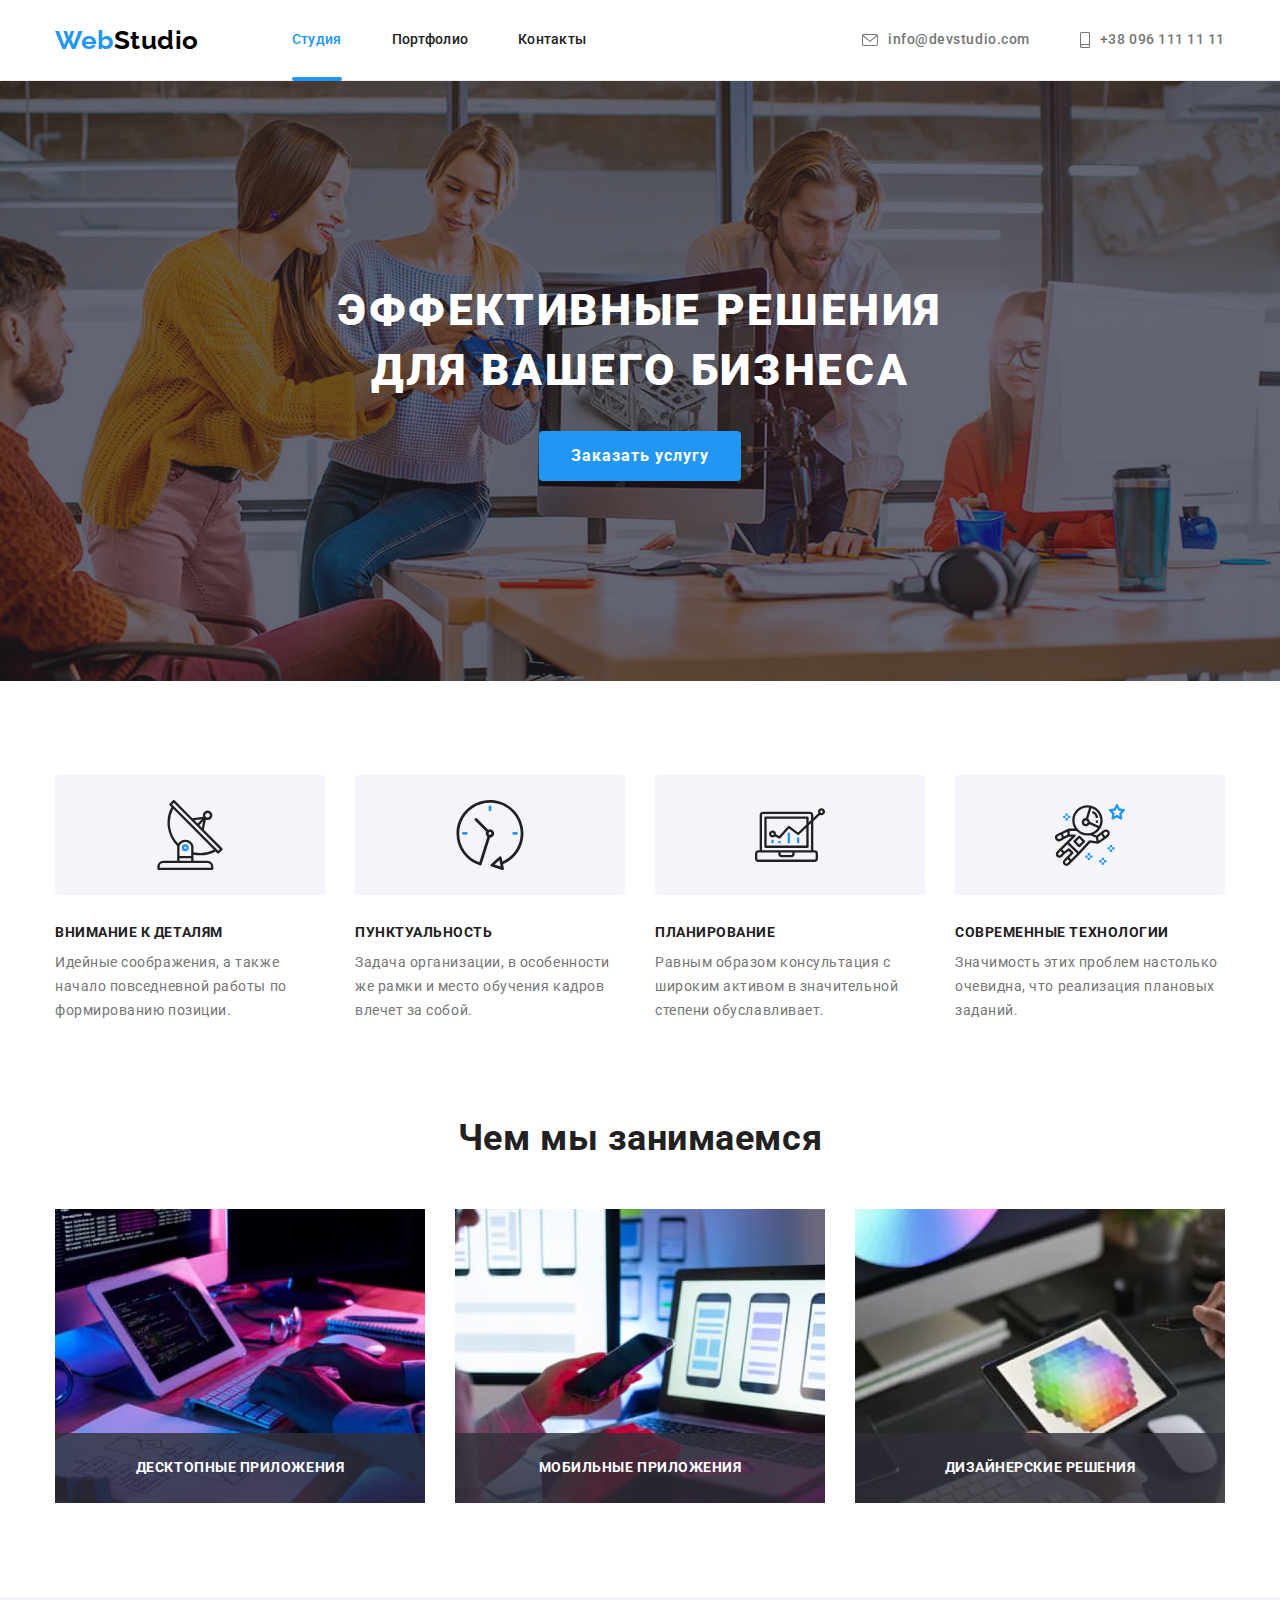
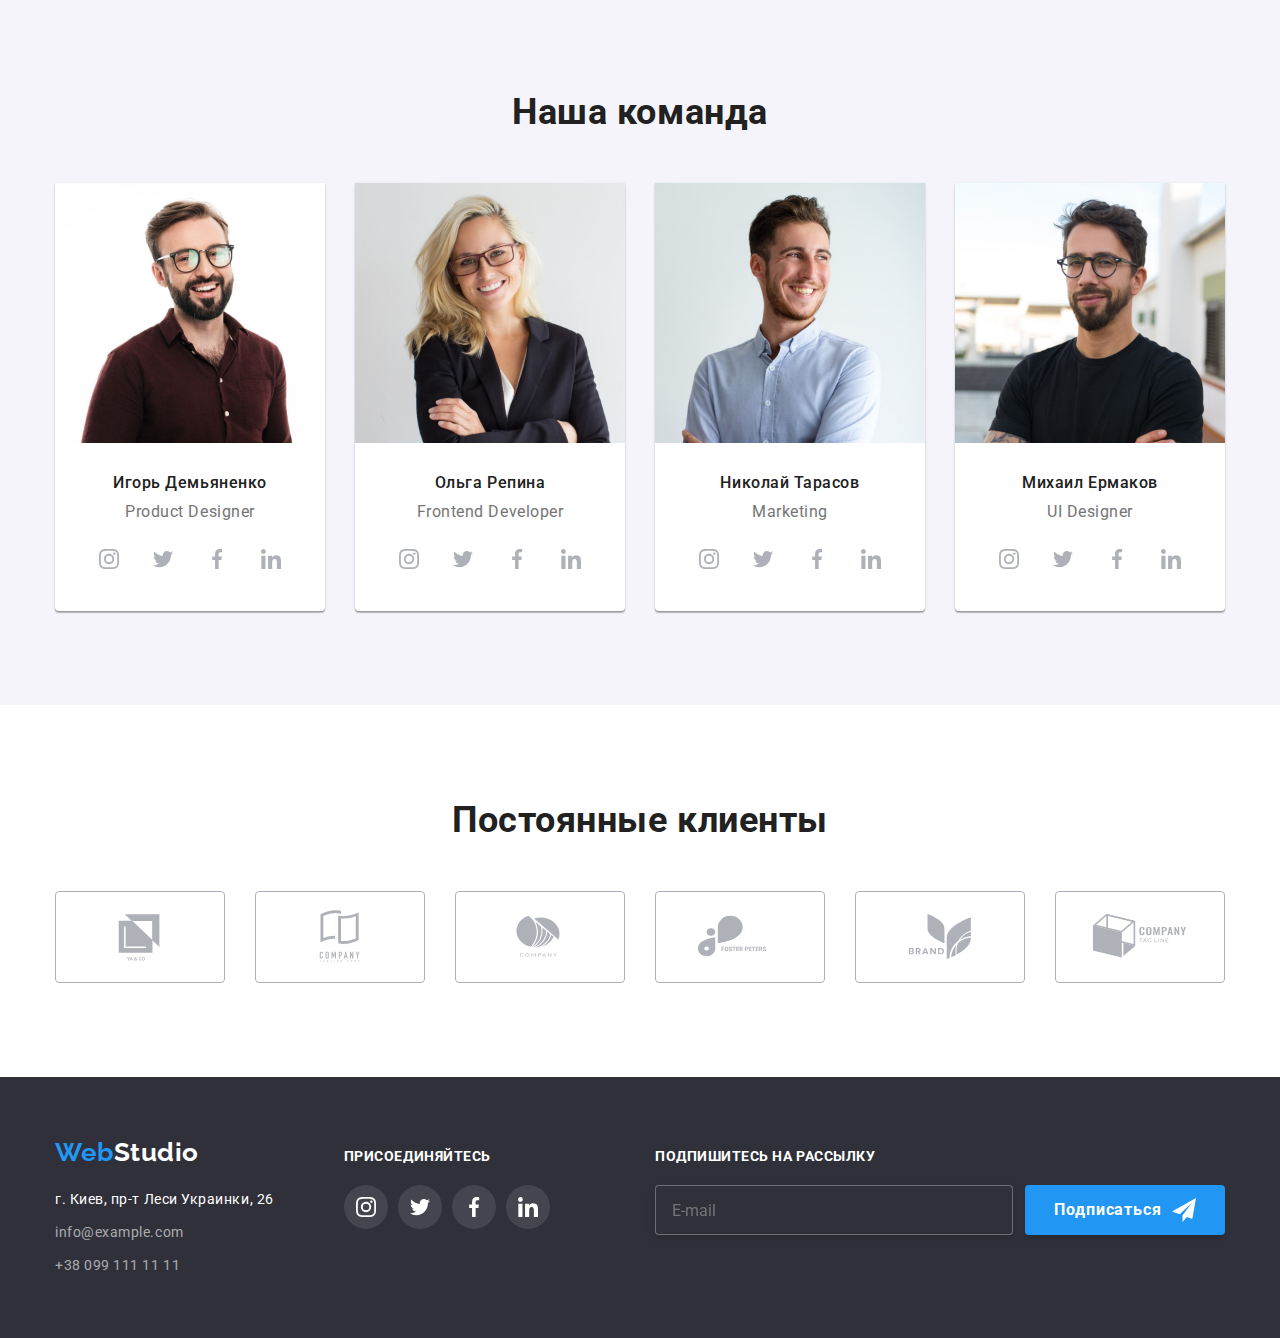
==== index.html @ fcfc4fe9 "Start" ====
<!DOCTYPE html>
<html lang="ru">
  <head>
    <meta charset="UTF-8" />
    <meta http-equiv="X-UA-Compatible" content="IE=edge" />
    <meta name="viewport" content="width=device-width, initial-scale=1.0" />
    <title>Document</title>
    <link rel="preconnect" href="https://fonts.googleapis.com" />
    <link rel="preconnect" href="https://fonts.gstatic.com" crossorigin />
    <link
      href="https://fonts.googleapis.com/css2?family=Raleway:wght@700&family=Roboto:wght@400;500;700;900&display=swap"
      rel="stylesheet"
    />
    <link
      rel="stylesheet"
      href="https://cdnjs.cloudflare.com/ajax/libs/modern-normalize/1.1.0/modern-normalize.min.css"
    />
    <link rel="stylesheet" href="./css/styles.css" />
  </head>
  <body>
    <!--Шапка сайтa-->
    <header class="header">
      <div class="heder__container container">
        <nav class="nav">
          <a class="logo" href="./index.html">Web<span class="logo__logo-design">Studio</span></a>
          <ul class="nav__list list">
            <li class="nav__item"><a class="nav__link nav__page" href="">Студия</a></li>
            <li class="nav__item">
              <a class="nav__link" href="./portfolio.html">Портфолио</a>
            </li>
            <li class="nav__item"><a class="nav__link" href="">Контакты</a></li>
          </ul>
        </nav>
        <ul class="contacts list">
          <li class="contacts__list">
            <a class="contacts__link" href="mailto:info@devstudio.com">
              <svg class="contacts__icon" width="16" height="12">
                <use href="./images/icons/icons.svg#envelope"></use>
              </svg>
              info@devstudio.com
            </a>
          </li>
          <li class="contacts__list">
            <a class="contacts__link" href="tel:+380961111111">
              <svg class="contacts__icon" width="10" height="16">
                <use href="./images/icons/icons.svg#smartphone"></use>
              </svg>
              +38 096 111 11 11
            </a>
          </li>
        </ul>
      </div>
    </header>
    <main>
      <!--Предложение услуги-->
      <section class="hero">
        <div class="container">
          <h1 class="hero__title">Эффективные решения <br />для вашего бизнеса</h1>
          <button type="button" class="hero__button button" data-modal-open>Заказать услугу</button>
        </div>
      </section>
      <!--Преимущества-->
      <section class="section">
        <div class="container">
          <h2 class="visually-hidden" aria-hidden="true" tabindex="-1">Преимущества</h2>
          <ul class="section__list list">
            <li class="section__item">
              <div class="section__icons-container">
                <svg class="section__icon" width="70" height="70">
                  <use href="./images/icons/icons.svg#antenna"></use>
                </svg>
              </div>
              <h3 class="section__title">Внимание к деталям</h3>
              <p class="section__text">
                Идейные соображения, а также начало повседневной работы по формированию позиции.
              </p>
            </li>
            <li class="section__item">
              <div class="section__icons-container">
                <svg class="section__icon" width="70" height="70">
                  <use href="./images/icons/icons.svg#clock"></use>
                </svg>
              </div>
              <h3 class="section__title">Пунктуальность</h3>
              <p class="section__text">
                Задача организации, в особенности же рамки и место обучения кадров влечет за собой.
              </p>
            </li>
            <li class="section__item">
              <div class="section__icons-container">
                <svg class="section__icon" width="70" height="70">
                  <use href="./images/icons/icons.svg#diagram"></use>
                </svg>
              </div>
              <h3 class="section__title">Планирование</h3>
              <p class="section__text">
                Равным образом консультация с широким активом в значительной степени обуславливает.
              </p>
            </li>
            <li class="section__item">
              <div class="section__icons-container">
                <svg class="section__icon" width="70" height="70">
                  <use href="./images/icons/icons.svg#astronaut"></use>
                </svg>
              </div>
              <h3 class="section__title">Современные технологии</h3>
              <p class="section__text">
                Значимость этих проблем настолько очевидна, что реализация плановых заданий.
              </p>
            </li>
          </ul>
        </div>
      </section>
      <!--Род деятельности-->
      <section class="work section">
        <div class="container">
          <h2 class="title">Чем мы занимаемся</h2>
          <ul class="work__list list">
            <li class="work__item">
              <div class="work__thumb">
                <img src="./images/occupation/box1.jpg" alt="Програмирование" width="370" />
                <p class="work__text">ДЕСКТОПНЫЕ ПРИЛОЖЕНИЯ</p>
              </div>
            </li>
            <li class="work__item">
              <div class="work__thumb">
                <img
                  src="./images/occupation/box2.jpg"
                  alt="Оформление мобильных приложений"
                  width="370"
                />
                <p class="work__text">МОБИЛЬНЫЕ ПРИЛОЖЕНИЯ</p>
              </div>
            </li>
            <li class="work__item">
              <div class="work__thumb">
                <img
                  src="./images/occupation/box3.jpg"
                  alt="Палитра цветов на планшете"
                  width="370"
                />
                <p class="work__text">ДИЗАЙНЕРСКИЕ РЕШЕНИЯ</p>
              </div>
            </li>
          </ul>
        </div>
      </section>
      <!--Команда-->
      <section class="team section">
        <div class="container">
          <h2 class="title">Наша команда</h2>
          <ul class="team__list list">
            <li class="team__img">
              <img src="./images/team/team1.jpg" alt="Портрет" width="270" />
              <div class="team__item">
                <h3 class="team__title">Игорь Демьяненко</h3>
                <p class="team__text">Product Designer</p>
                <ul class="team__icon-list list">
                  <li class="team__icon">
                    <a href="" class="team__link">
                      <svg class="team__social-link" width="20" height="20">
                        <use href="./images/icons/icons.svg#instagram"></use>
                      </svg>
                    </a>
                  </li>
                  <li class="team__icon">
                    <a href="" class="team__link">
                      <svg class="team__social-link" width="20" height="20">
                        <use href="./images/icons/icons.svg#twitter"></use>
                      </svg>
                    </a>
                  </li>
                  <li class="team__icon">
                    <a href="" class="team__link">
                      <svg class="team__social-link" width="20" height="20">
                        <use href="./images/icons/icons.svg#facebook"></use>
                      </svg>
                    </a>
                  </li>
                  <li class="team__icon">
                    <a href="" class="team__link">
                      <svg class="team__social-link" width="20" height="20">
                        <use href="./images/icons/icons.svg#linkedin"></use>
                      </svg>
                    </a>
                  </li>
                </ul>
              </div>
            </li>
            <li class="team__img">
              <img src="./images/team/team2.jpg" alt="Портрет" width="270" />
              <div class="team__item">
                <h3 class="team__title">Ольга Репина</h3>
                <p class="team__text">Frontend Developer</p>
                <ul class="team__icon-list list">
                  <li class="team__icon">
                    <a href="" class="team__link">
                      <svg class="team__social-link" width="20" height="20">
                        <use href="./images/icons/icons.svg#instagram"></use>
                      </svg>
                    </a>
                  </li>
                  <li class="team__icon">
                    <a href="" class="team__link">
                      <svg class="team__social-link" width="20" height="20">
                        <use href="./images/icons/icons.svg#twitter"></use>
                      </svg>
                    </a>
                  </li>
                  <li class="team__icon">
                    <a href="" class="team__link">
                      <svg class="team__social-link" width="20" height="20">
                        <use href="./images/icons/icons.svg#facebook"></use>
                      </svg>
                    </a>
                  </li>
                  <li class="team__icon">
                    <a href="" class="team__link">
                      <svg class="team__social-link" width="20" height="20">
                        <use href="./images/icons/icons.svg#linkedin"></use>
                      </svg>
                    </a>
                  </li>
                </ul>
              </div>
            </li>
            <li class="team__img">
              <img src="./images/team/team3.jpg" alt="Портрет" width="270" />
              <div class="team__item">
                <h3 class="team__title">Николай Тарасов</h3>
                <p class="team__text">Marketing</p>
                <ul class="team__icon-list list">
                  <li class="team__icon">
                    <a href="" class="team__link">
                      <svg class="team__social-link" width="20" height="20">
                        <use href="./images/icons/icons.svg#instagram"></use>
                      </svg>
                    </a>
                  </li>
                  <li class="team__icon">
                    <a href="" class="team__link">
                      <svg class="team__social-link" width="20" height="20">
                        <use href="./images/icons/icons.svg#twitter"></use>
                      </svg>
                    </a>
                  </li>
                  <li class="team__icon">
                    <a href="" class="team__link">
                      <svg class="team__social-link" width="20" height="20">
                        <use href="./images/icons/icons.svg#facebook"></use>
                      </svg>
                    </a>
                  </li>
                  <li class="team__icon">
                    <a href="" class="team__link">
                      <svg class="team__social-link" width="20" height="20">
                        <use href="./images/icons/icons.svg#linkedin"></use>
                      </svg>
                    </a>
                  </li>
                </ul>
              </div>
            </li>
            <li class="team__img">
              <img src="./images/team/team4.jpg" alt="Портрет" width="270" />
              <div class="team__item">
                <h3 class="team__title">Михаил Ермаков</h3>
                <p class="team__text">UI Designer</p>
                <ul class="team__icon-list list">
                  <li class="team__icon">
                    <a href="" class="team__link">
                      <svg class="team__social-link" width="20" height="20">
                        <use href="./images/icons/icons.svg#instagram"></use>
                      </svg>
                    </a>
                  </li>
                  <li class="team__icon">
                    <a href="" class="team__link">
                      <svg class="team__social-link" width="20" height="20">
                        <use href="./images/icons/icons.svg#twitter"></use>
                      </svg>
                    </a>
                  </li>
                  <li class="team__icon">
                    <a href="" class="team__link">
                      <svg class="team__social-link" width="20" height="20">
                        <use href="./images/icons/icons.svg#facebook"></use>
                      </svg>
                    </a>
                  </li>
                  <li class="team__icon">
                    <a href="" class="team__link">
                      <svg class="team__social-link" width="20" height="20">
                        <use href="./images/icons/icons.svg#linkedin"></use>
                      </svg>
                    </a>
                  </li>
                </ul>
              </div>
            </li>
          </ul>
        </div>
      </section>
      <!-- Постоянные клиенты -->
      <section class="clients section">
        <div class="container">
          <h2 class="title">Постоянные клиенты</h2>
          <ul class="clients__list list">
            <li class="clients__item">
              <a class="clients__link" href="">
                <svg class="clients__logo" width="106" height="60">
                  <use href="./images/icons/icons.svg#logo"></use>
                </svg>
              </a>
            </li>
            <li class="clients__item">
              <a class="clients__link" href="">
                <svg class="clients__logo" width="106" height="60">
                  <use href="./images/icons/icons.svg#logo-two"></use>
                </svg>
              </a>
            </li>
            <li class="clients__item">
              <a class="clients__link" href="">
                <svg class="clients__logo" width="106" height="60">
                  <use href="./images/icons/icons.svg#logo-three"></use>
                </svg>
              </a>
            </li>
            <li class="clients__item">
              <a class="clients__link" href="">
                <svg class="clients__logo" width="106" height="60">
                  <use href="./images/icons/icons.svg#logo-four"></use>
                </svg>
              </a>
            </li>
            <li class="clients__item">
              <a class="clients__link" href="">
                <svg class="clients__logo" width="106" height="60">
                  <use href="./images/icons/icons.svg#logo-five"></use>
                </svg>
              </a>
            </li>
            <li class="clients__item">
              <a class="clients__link" href="">
                <svg class="clients__logo" width="106" height="60">
                  <use href="./images/icons/icons.svg#logo-six"></use>
                </svg>
              </a>
            </li>
          </ul>
        </div>
      </section>
    </main>
    <!--Футер-->
    <footer class="footer">
      <div class="footer-container container">
        <div>
          <a href="./index.html" class="footer__logo"
            >Web<span class="footer__logo-design">Studio</span></a
          >
          <address class="address">
            <ul class="address list">
              <li class="address__contacts">
                <a href="" class="address__item">г. Киев, пр-т Леси Украинки, 26</a>
              </li>
              <li class="address__contacts">
                <a class="address__link" href="mail.to:info@example.com">info@example.com</a>
              </li>
              <li class="address__contacts">
                <a class="address__link" href="tel:+380991111111">+38 099 111 11 11</a>
              </li>
            </ul>
          </address>
        </div>
        <div class="join">
          <p class="text-title">ПРИСОЕДИНЯЙТЕСЬ</p>
          <ul class="join__list list">
            <li class="join__item">
              <a href="" class="join__link">
                <svg class="join__icon" width="20" height="20">
                  <use href="./images/icons/icons.svg#instagram"></use>
                </svg>
              </a>
            </li>
            <li class="join__item">
              <a href="" class="join__link">
                <svg class="join__icon" width="20" height="20">
                  <use href="./images/icons/icons.svg#twitter"></use>
                </svg>
              </a>
            </li>
            <li class="join__item">
              <a href="" class="join__link">
                <svg class="join__icon" width="20" height="20">
                  <use href="./images/icons/icons.svg#facebook"></use>
                </svg>
              </a>
            </li>
            <li class="join__item">
              <a href="" class="join__link">
                <svg class="join__icon" width="20" height="20">
                  <use href="./images/icons/icons.svg#linkedin"></use>
                </svg>
              </a>
            </li>
          </ul>
        </div>
        <form class="form">
          <div class="form-container">
            <label class="form__join text-title" for="mail">ПОДПИШИТЕСЬ НА РАССЫЛКУ</label>
            <input class="form__input" type="email" name="email" id="mail" placeholder="E-mail" />
          </div>
          <div class="form__wrapper-btn">
            <button class="form__btn" type="submit">
              Подписаться
              <svg class="form__icon" width="24" height="24">
                <use href="./images/icons/icons.svg#form"></use>
              </svg>
            </button>
          </div>
        </form>
      </div>
    </footer>
    <!-- Модальное окно -->
    <div class="backdrop is-hidden" data-modal>
      <div class="modal__wrapper">
        <button class="modal__button" type="button" data-modal-close>
          <svg width="11" height="11">
            <use href="./images/icons/icons.svg#modal"></use>
          </svg>
        </button>
        <form class="modal-form">
          <b class="modal-form__title">Оставьте свои данные, мы вам перезвоним</b>
          <div class="modal-form__box">
            <label class="modal-form__label" for="name">Имя</label>
            <span class="modal-form__item">
              <input class="modal-form__input" type="text" name="username" id="name" />
              <svg class="modal-form__icon" width="18" height="18">
                <use href="./images/icons/icons.svg#user"></use>
              </svg>
            </span>
          </div>
          <div class="modal-form__box">
            <label class="modal-form__label" for="tel">Телефон</label
            ><span class="modal-form__item">
              <input class="modal-form__input" type="tel" name="phone-number" id="tel" />
              <svg class="modal-form__icon" width="18" height="18">
                <use href="./images/icons/icons.svg#phone"></use>
              </svg>
            </span>
          </div>
          <div class="modal-form__box">
            <label class="modal-form__label" for="email">Почта</label
            ><span class="modal-form__item">
              <input class="modal-form__input" type="email" name="email" id="email" />
              <svg class="modal-form__icon" width="18" height="18">
                <use href="./images/icons/icons.svg#email"></use>
              </svg>
            </span>
          </div>
          <div class="form__group">
            <label class="modal-form__label" for="comment">Комментарий</label>
            <textarea
              class="form__textarea"
              name="comment"
              rows="5"
              id="comment"
              placeholder="Введите текст"
            ></textarea>
          </div>
          <div class="checkbox">
            <label class="checkbox__label">
              <input class="checkbox__input visually-hidden" type="checkbox" name="agreement" />
              <span class="checkbox__item"
                ><svg class="checkbox__icon" width="14" height="11">
                  <use href="./images/icons/icons.svg#sign"></use>
                </svg>
              </span>
              Соглашаюсь с рассылкой и принимаю
              <span><a class="checkbox__href" href="">Условия договора</a></span>
            </label>
          </div>
          <button class="form__btn form__button" type="submit">Отправить</button>
        </form>
      </div>
    </div>
    <script src="./js/modal.js"></script>
  </body>
</html>
---- css/styles.css ----
:root {
  --primary-text-color: #757575;
  --title-text-color: #212121;
  --accent-color: #2196f3;
  --primary-white-color: #ffffff;
  --primary-black-color: #000000;
  --primary-font-family: 'Roboto', sans-serif;
  --secondary-font: 'Raleway', sans-serif;
  --background-color: #2f303a;
  --bgc-secondary-color: #f5f4fa;
  --primary-item-size: 30px;
  --secondary-item-size: 94px;
  --cubic: cubic-bezier(0.4, 0, 0.2, 1);
  --anim-duration: 250ms;
}

body {
  font-family: var(--primary-font-family);
  font-size: 18px;
  line-height: 1.67;
  letter-spacing: 0.03em;

  color: var(--primary-text-color);
  background-color: var(--primary-white-color);
}

/* Спецификация */

h1,
h2,
h3,
h4,
h5,
h6,
p,
ul {
  margin-top: 0;
  margin-bottom: 0;
}

.visually-hidden {
  position: absolute;
  white-space: nowrap;
  width: 1px;
  height: 1px;
  overflow: hidden;
  border: 0;
  padding: 0;
  clip: rect(0 0 0 0);
  clip-path: inset(50%);
  margin: -1px;
}

.list {
  padding-left: 0;

  list-style: none;
}

[href] {
  text-decoration: none;
}

img {
  display: block;
  max-width: 100%;
  height: auto;
}

/* Контейнер */

.container {
  margin-right: auto;
  margin-left: auto;
  padding-left: 15px;
  padding-right: 15px;
  width: 1200px;
}

/* Хедер*/

.header {
  border-bottom-width: 1px;
  border-bottom-style: solid;
  border-bottom-color: #ececec;

  background-color: var(--primary-white-color);
}

.heder__container {
  display: flex;
  align-items: center;
}

/* Логотип */

.logo {
  margin-right: 93px;

  font-family: var(--secondary-font);
  font-weight: 700;
  font-size: 26px;
  line-height: 1.19;

  color: var(--accent-color);
}

.logo__logo-design {
  color: var(--primary-black-color);
}

.footer__logo-design {
  color: var(--primary-white-color);
}

.footer__logo {
  display: block;

  font-family: var(--secondary-font);
  font-weight: 700;
  font-size: 26px;
  line-height: 1.19;

  color: var(--accent-color);
}

/* Навигация */

.nav {
  display: flex;
  align-items: center;
}

.nav__list {
  display: flex;

  font-weight: 500;
  font-size: 14px;
  line-height: 1.14;
  letter-spacing: 0.02em;
}

.nav__link {
  position: relative;
  transition: color var(--anim-duration) var(--cubic);

  display: block;
  padding: 32px 0;

  color: var(--title-text-color);
}

.nav__item:not(:last-child) {
  margin-right: 50px;
}

.nav__page {
  color: var(--accent-color);
}

.nav__page::after {
  content: '';

  position: absolute;
  bottom: -1px;
  left: 0;

  display: block;
  width: 100%;
  height: 4px;

  border-radius: 2px;

  background-color: var(--accent-color);
}

.nav__link:hover,
.nav__link:focus {
  color: var(--accent-color);
}

/* Контакты*/

.contacts {
  display: flex;
  margin-left: auto;
  align-items: center;

  font-weight: 500;
  font-size: 14px;
  line-height: 1.14;
}

.contacts__list:first-child {
  margin-right: 50px;
}

.contacts__link {
  transition: color var(--anim-duration) var(--cubic);

  display: flex;
  align-items: center;
  padding: 32px 0;

  color: var(--primary-text-color);
}

.contacts__link:hover,
.contacts__link:focus {
  color: var(--accent-color);
}

.contacts__icon {
  margin-right: 10px;

  fill: currentColor;
}

/* Секция герой */

.hero {
  margin-left: auto;
  margin-right: auto;
  padding-top: 200px;
  padding-bottom: 200px;
  max-width: 1600px;
  height: 600px;

  background-color: var(--background-color);
  background-image: linear-gradient(to right, rgba(47, 48, 58, 0.4), rgba(47, 48, 58, 0.4)),
    url(../images/hero.jpg);
  background-position: center;
  background-size: cover;
  background-repeat: no-repeat;
}

.hero__title {
  font-weight: 900;
  font-size: 44px;
  line-height: 1.36;
  text-align: center;
  letter-spacing: 0.06em;
  text-transform: uppercase;

  color: var(--primary-white-color);
}

/* Кнопка */

.button {
  transition: color var(--anim-duration) var(--cubic),
    background-color var(--anim-duration) var(--cubic);

  display: block;
  padding: 0;
  padding: 6px 22px;

  font-family: inherit;
  font-weight: 500;
  font-size: 16px;
  line-height: 1.62;
  text-align: center;

  cursor: pointer;
  border: none;
  border-radius: 4px;

  color: var(--title-text-color);
  background-color: var(--bgc-secondary-color);
}

.button:hover,
.button:focus {
  box-shadow: 0px 3px 1px rgba(0, 0, 0, 0.1), 0px 1px 2px rgba(0, 0, 0, 0.08),
    0px 2px 2px rgba(0, 0, 0, 0.12);

  color: var(--primary-white-color);
  background-color: var(--accent-color);
}

.hero__button {
  transition: color var(--anim-duration) var(--cubic),
    background-color var(--anim-duration) var(--cubic);

  display: flex;
  margin-top: var(--primary-item-size);
  margin-right: auto;
  margin-left: auto;
  padding: 10px 32px;

  font-weight: 700;
  font-size: 16px;
  line-height: 1.87;
  letter-spacing: 0.06em;

  border-radius: 4px;
  cursor: pointer;
  box-shadow: 0px 4px 4px rgba(0, 0, 0, 0.15);

  color: var(--primary-white-color);
  background-color: var(--accent-color);
}

.hero__button:hover,
.hero__button:focus {
  background-color: #188ce8;
}

/* Секция преимущества */

.section {
  padding-top: var(--secondary-item-size);
  padding-bottom: var(--secondary-item-size);

  background-color: var(--primary-white-color);
}

.section__list {
  display: flex;
}

.section__item {
  padding: 0;
}

.section__item:not(:last-child),
.team__img:not(:last-child) {
  margin-right: var(--primary-item-size);
}

.section__icons-container {
  display: flex;
  align-items: center;
  justify-content: center;
  width: 270px;
  height: 120px;

  border-radius: 4px;

  background-color: #f5f4fa;
}

.section__title {
  margin-top: 30px;

  font-weight: 700;
  font-size: 14px;
  line-height: 1.14;
  text-transform: uppercase;

  color: var(--title-text-color);
}

.section__text {
  margin-top: 10px;

  font-size: 14px;
  line-height: 1.71;

  color: var(--primary-text-color);
}

/* Секция род деятельности */

.work {
  padding-top: 0;
}

.title {
  font-weight: 700;
  font-size: 36px;
  line-height: 1.17;
  text-align: center;

  color: var(--title-text-color);
}

.work__list {
  display: flex;
  justify-content: space-between;
  margin-top: 50px;
}

.work__list:last-child {
  padding-right: 0;
}

.work__thumb {
  position: relative;
}

.work__text {
  position: absolute;
  left: 0;
  bottom: 0;
  width: 100%;
  height: 70px;

  display: flex;
  align-items: center;
  justify-content: center;

  font-weight: 700;
  font-size: 14px;
  line-height: 1.14;
  text-align: center;

  color: var(--primary-white-color);
  background-color: rgba(47, 48, 58, 0.8);
}

/* Секция команда */

.team {
  background-color: var(--bgc-secondary-color);
}

.team__list {
  display: flex;
  margin-top: 50px;
}

.team__img {
  border-radius: 0px 0px 4px 4px;
  box-shadow: 0px 1px 3px rgba(0, 0, 0, 0.12), 0px 1px 1px rgba(0, 0, 0, 0.14),
    0px 2px 1px rgba(0, 0, 0, 0.2);

  background-color: var(--primary-white-color);
}

.team__item {
  padding-top: var(--primary-item-size);
  padding-bottom: var(--primary-item-size);
}

.team__title {
  font-weight: 500;
  font-size: 16px;
  line-height: 1.19;
  text-align: center;

  color: var(--title-text-color);
}

.team__text {
  margin-top: 10px;

  font-size: 16px;
  line-height: 1.19;
  text-align: center;

  color: var(--primary-text-color);
}

.team__icon-list {
  display: flex;
  justify-content: center;
  margin-top: 16px;
}

.team__icon:not(:last-child) {
  margin-right: 10px;
}

.team__link {
  transition: background-color var(--anim-duration) var(--cubic);

  display: flex;
  justify-content: center;
  align-items: center;
  width: 44px;
  height: 44px;

  border-radius: 50%;
}

.team__link:hover,
.team__link:focus {
  background-color: var(--accent-color);
}

.team__social-link {
  transition: fill var(--anim-duration) var(--cubic);

  background-size: 20px;
  background-position: center;

  fill: #afb1b8;
}

.team__social-link:not(:last-child) {
  margin-right: 10px;
}

.team__link:hover .team__social-link,
.team__link:focus .team__social-link {
  fill: var(--primary-white-color);
}

/* Секция постоянные клиенты */

.clients__list {
  display: flex;
  margin-top: 50px;
}

.clients__item {
  width: 170px;
  height: 92px;
}

.clients__item:not(:last-child) {
  margin-right: 30px;
}

.clients__link {
  transition: border var(--anim-duration) var(--cubic);

  display: flex;
  align-items: center;
  justify-content: center;
  width: 100%;
  height: 100%;

  border: 1px solid #afb1b8;
  border-radius: 4px;
}

.clients__link:hover,
.clients__link:focus {
  border: 1px solid var(--accent-color);

  fill: var(--accent-color);
}

.clients__logo {
  transition: fill var(--anim-duration) var(--cubic);

  fill: #afb1b8;
}

.clients__link:hover .clients__logo,
.clients__link:focus .clients__logo {
  fill: var(--accent-color);
}

/* Футер */

.footer {
  padding-top: 60px;
  padding-bottom: 60px;

  background-color: var(--background-color);
}

.footer-container {
  display: flex;
  align-items: baseline;
}

.address {
  margin-top: 20px;

  font-style: normal;
  font-size: 14px;
  line-height: 1.71;
}

.address__link {
  transition: color var(--anim-duration) var(--cubic);

  color: rgba(255, 255, 255, 0.6);
}

.address__link:hover,
.address__link:focus {
  color: var(--accent-color);
}

.address__contacts:not(:first-child) {
  margin-top: 9px;
}

.address__item {
  color: var(--primary-white-color);
}

.join {
  margin-left: 70px;
}

.text-title {
  margin-bottom: 20px;

  font-weight: 700;
  font-size: 14px;
  line-height: 1.14;

  color: var(--primary-white-color);
}

.join__list {
  display: inline-flex;
}

.join__item:not(:last-child) {
  margin-right: 10px;
}

.join__link {
  transition: color var(--anim-duration) var(--cubic),
    background-color var(--anim-duration) var(--cubic);

  display: flex;
  justify-content: center;
  align-items: center;
  width: 44px;
  height: 44px;

  border-radius: 50%;

  background: rgba(255, 255, 255, 0.1);
}

.join__link:hover,
.join__link:focus {
  background-color: var(--accent-color);
}

.join__icon {
  fill: var(--primary-white-color);
}

.form {
  display: flex;
  margin-left: auto;
}

.form_container {
  display: flex;
  flex-direction: column;
}

.form__join {
  display: inline-flex;
}

.form__input {
  display: flex;
  align-items: baseline;

  width: 358px;
  height: 50px;

  border: 1px solid rgba(255, 255, 255, 0.3);
  border-radius: 4px;
  filter: drop-shadow(0px 4px 4px rgba(0, 0, 0, 0.15));

  color: var(--primary-white-color);
  background-color: var(--background-color);
}

.form__input:placeholder-shown {
  padding-left: 16px;

  font-size: 16px;
  line-height: 1.25;

  color: rgba(255, 255, 255, 0.6);
}

.form__wrapper-btn {
  display: flex;
  align-items: flex-end;
  margin-left: 12px;
}

.form__btn {
  transition: background-color var(--anim-duration) var(--cubic);

  display: flex;
  align-items: center;
  justify-content: center;
  width: 200px;
  height: 50px;

  font-weight: 700;
  font-size: 16px;
  line-height: 1.88;
  letter-spacing: 0.06em;

  border: transparent;
  border-radius: 4px;
  cursor: pointer;
  box-shadow: 0px 4px 4px rgba(0, 0, 0, 0.15);

  color: var(--primary-white-color);
  background-color: var(--accent-color);
}

.form__btn:hover,
.form__btn:focus {
  background-color: #188ce8;
}

.form__icon {
  margin-left: 10px;

  fill: var(--primary-white-color);
}

/* Cтили для страницы портфолио */

/* Кнопка */

.btn__list {
  display: flex;
  justify-content: center;
}

.btn__wrapper:not(:last-child) {
  margin-right: 8px;
}

.btn__item {
  transition: box-shadow var(--anim-duration) var(--cubic), color var(--anim-duration) var(--cubic),
    background-color var(--anim-duration) var(--cubic);
}

/* Секция портфолио */

.portfolio__list {
  display: flex;
  flex-wrap: wrap;
  margin-top: 50px;
  margin-bottom: -30px;
  margin-left: -30px;
}

.portfolio__item {
  margin-bottom: var(--primary-item-size);
  margin-left: var(--primary-item-size);
}

.portfolio__link {
  transition: box-shadow var(--anim-duration) var(--cubic);

  display: block;
}

.portfolio__link:hover,
.portfolio__link:focus {
  box-shadow: 0px 1px 1px rgba(0, 0, 0, 0.12), 0px 4px 4px rgba(0, 0, 0, 0.06),
    1px 4px 6px rgba(0, 0, 0, 0.16);
}

.portfolio__link:hover .portfolio__text,
.portfolio__link:focus .portfolio__text {
  transform: translateY(0);
}

.card {
  position: relative;
  overflow: hidden;
}

.portfolio__text {
  position: absolute;
  left: 0;
  bottom: 0;
  width: 100%;
  height: 100%;
  transform: translateY(100%);
  transition: transform var(--anim-duration) var(--cubic);

  display: flex;
  padding: 63px 24px;

  line-height: 1.56;

  color: var(--primary-white-color);
  background-color: rgba(33, 150, 243, 0.9);
}

.card__thumb {
  padding: 20px 24px;

  border-right-width: 1px;
  border-right-style: solid;
  border-right-color: #eeeeee;
  border-bottom-width: 1px;
  border-bottom-style: solid;
  border-bottom-color: #eeeeee;
  border-left-width: 1px;
  border-left-style: solid;
  border-left-color: #eeeeee;
}

.card__title {
  font-weight: 700;
  font-size: 18px;
  line-height: 2;

  color: var(--title-text-color);
}

.card__text {
  margin-top: 4px;

  font-size: 16px;
  line-height: 1.87;

  color: var(--primary-text-color);
}

/* Модальное окно */

.backdrop {
  position: fixed;
  top: 0;
  left: 50%;
  transform: translateX(-50%);
  transition: opacity var(--anim-duration) var(--cubic),
    visibility var(--anim-duration) var(--cubic);
  opacity: 1;
  visibility: visible;
  pointer-events: initial;

  width: 100vw;
  height: 100vh;

  background-color: rgba(0, 0, 0, 0.2);
}

.backdrop.is-hidden {
  opacity: 0;
  visibility: hidden;
  pointer-events: none;
}

.modal__wrapper {
  position: absolute;
  top: 50%;
  left: 50%;
  transform: translate(-50%, -50%);
  width: 528px;
  height: 581px;

  box-shadow: 0px 1px 3px rgba(0, 0, 0, 0.12), 0px 1px 1px rgba(0, 0, 0, 0.14),
    0px 2px 1px rgba(0, 0, 0, 0.2);
  border-radius: 4px;

  background-color: var(--primary-white-color);
}

.modal__button {
  position: absolute;
  top: 8px;
  right: 8px;
  width: 30px;
  height: 30px;
  transition: fill var(--anim-duration) var(--cubic);

  cursor: pointer;
  border-radius: 50%;
  border: 1px solid rgba(0, 0, 0, 0.1);

  color: var(--primary-black-color);
  background-color: var(--primary-white-color);
}

.modal__button:hover,
.modal__button:focus {
  fill: var(--accent-color);
}

.modal-form {
  display: flex;
  flex-direction: column;
  padding: 40px;
}

.modal-form__title {
  margin-bottom: 12px;

  font-size: 20px;
  line-height: 1.15;
  text-align: center;

  color: var(--title-text-color);
}

.modal-form__box {
  margin-bottom: 10px;
}

.modal-form__label {
  display: flex;
  margin-bottom: 4px;

  font-size: 12px;
  line-height: 1.17;
  letter-spacing: 0.01em;

  color: var(--primary-text-color);
}

.modal-form__item {
  position: relative;
}

.modal-form__input {
  transition: border-color var(--anim-duration) var(--cubic);

  padding-left: 42px;
  width: 448px;
  height: 40px;

  outline: transparent;
  border: 1px solid rgba(33, 33, 33, 0.2);
  border-radius: 4px;
}

.modal-form__input:hover,
.modal-form__input:focus {
  border-color: var(--accent-color);
}

.modal-form__icon {
  position: absolute;
  top: 50%;
  left: 15px;
  transform: translateY(-50%);
  transition: fill var(--anim-duration) var(--cubic);
}

.modal-form__input:hover + .modal-form__icon,
.modal-form__input:focus + .modal-form__icon {
  fill: var(--accent-color);
}

.form__group {
  display: grid;
}

.form__textarea {
  transition: border-color var(--anim-duration) var(--cubic);

  padding: 12px 16px;

  width: 448px;
  height: 120px;
  resize: none;

  outline: transparent;
  border: 1px solid rgba(33, 33, 33, 0.2);
  border-radius: 4px;
}
.form__textarea:hover,
.form__textarea:focus {
  border-color: var(--accent-color);
}

.form__textarea::placeholder {
  font-size: 12px;
  line-height: 1.17;
  letter-spacing: 0.01em;

  color: rgba(117, 117, 117, 0.5);
}

.checkbox {
  position: relative;

  margin-top: 20px;

  font-size: 14px;
  line-height: 1.71;

  color: var(--primary-text-color);
}

.checkbox__label {
  display: flex;
  align-items: center;
  justify-content: center;
}

.checkbox__item {
  position: relative;
  transition: border-color var(--anim-duration) var(--cubic),
    box-shadow var(--anim-duration) var(--cubic), background-color var(--anim-duration) var(--cubic);

  display: inline-block;
  margin-right: 7px;
  width: 16px;
  height: 15px;

  border: 2px solid var(--title-text-color);
  border-radius: 4px;
  box-shadow: 0px 4px 4px rgba(0, 0, 0, 0.25);
}

.checkbox__input:checked + .checkbox__item {
  box-shadow: none;

  border-color: var(--accent-color);
  background-color: var(--accent-color);
}

.checkbox__icon {
  transition: fill var(--anim-duration) var(--cubic), opacity var(--anim-duration) var(--cubic);

  position: absolute;
  top: 50%;
  left: 0;
  transform: translateY(-50%);

  padding: 1px;

  border-radius: 4px;
  opacity: 0;
}

.checkbox__input:checked + .checkbox__item > .checkbox__icon {
  opacity: 1;

  fill: var(--primary-white-color);
}

.checkbox__href {
  text-decoration: underline;

  color: var(--accent-color);
}

.form__button {
  margin-top: 30px;
  margin-left: auto;
  margin-right: auto;

  line-height: 1.88;
  letter-spacing: 0.06em;
}
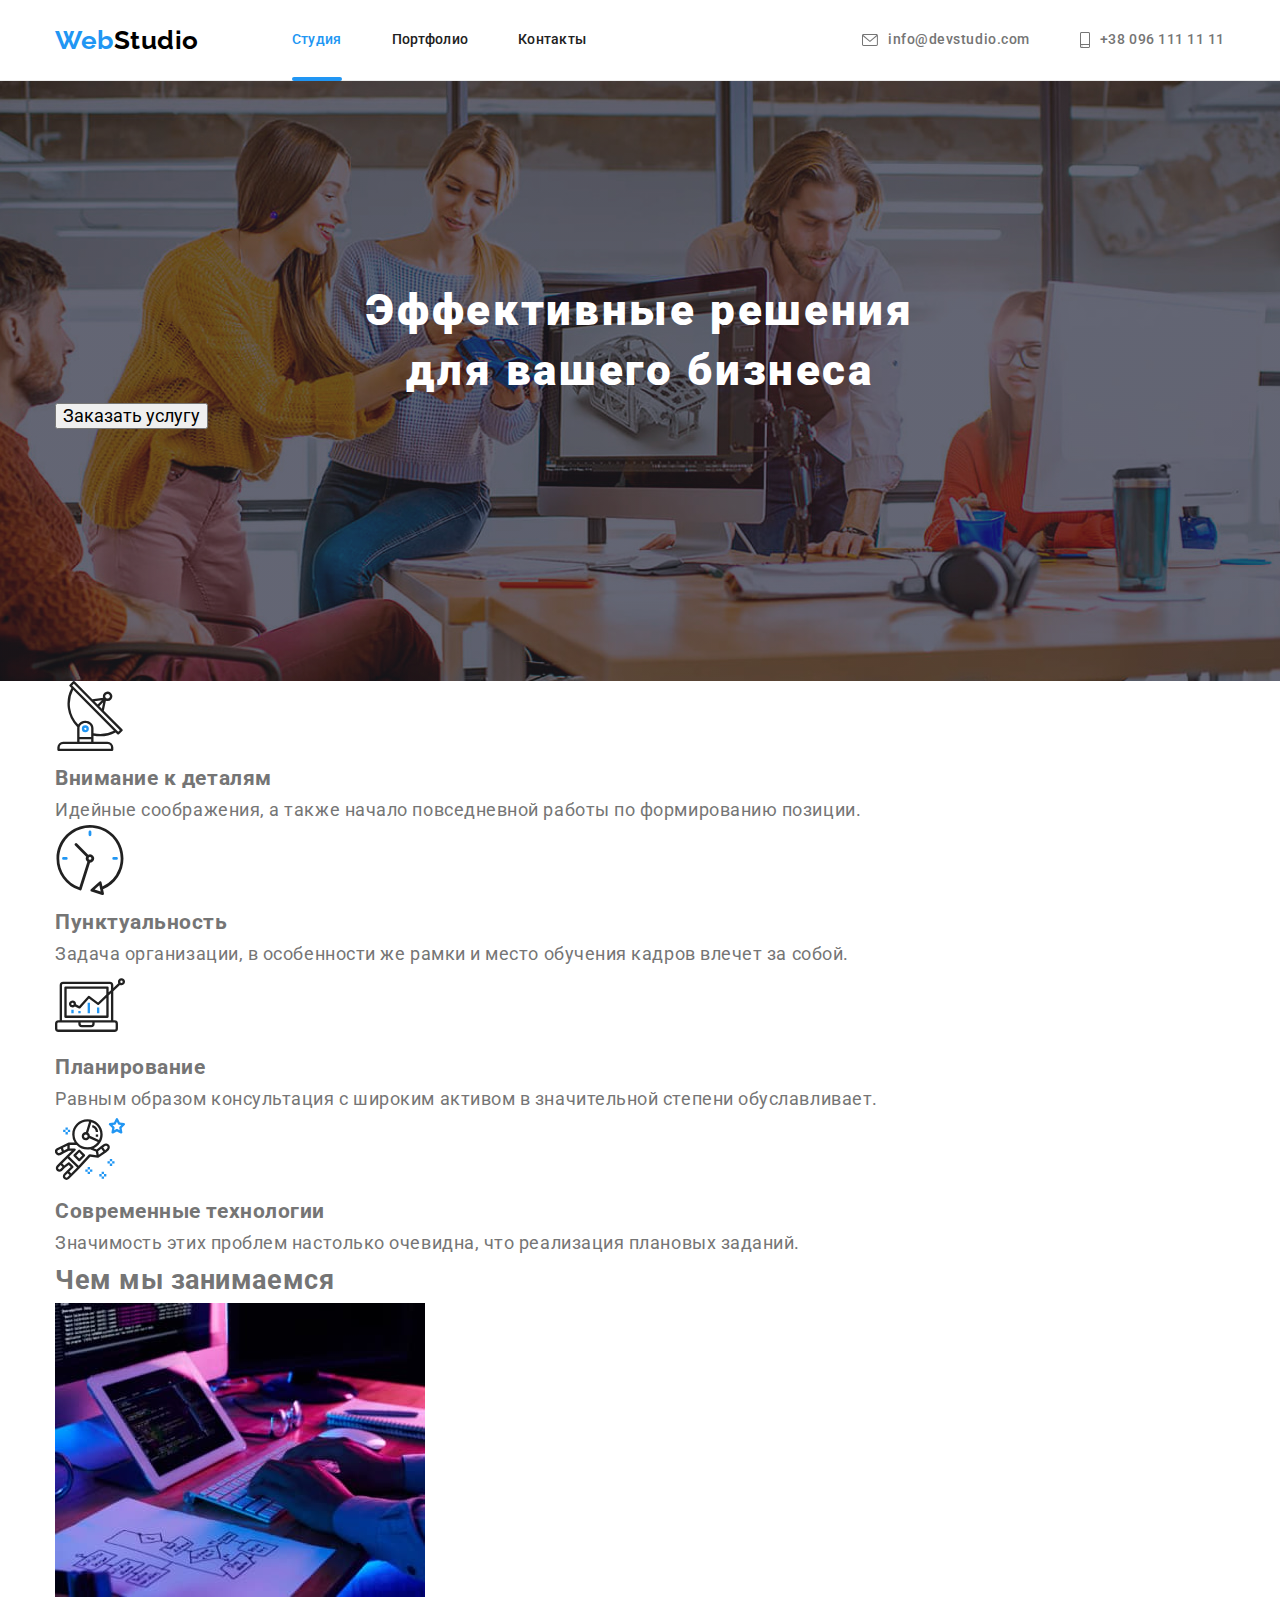
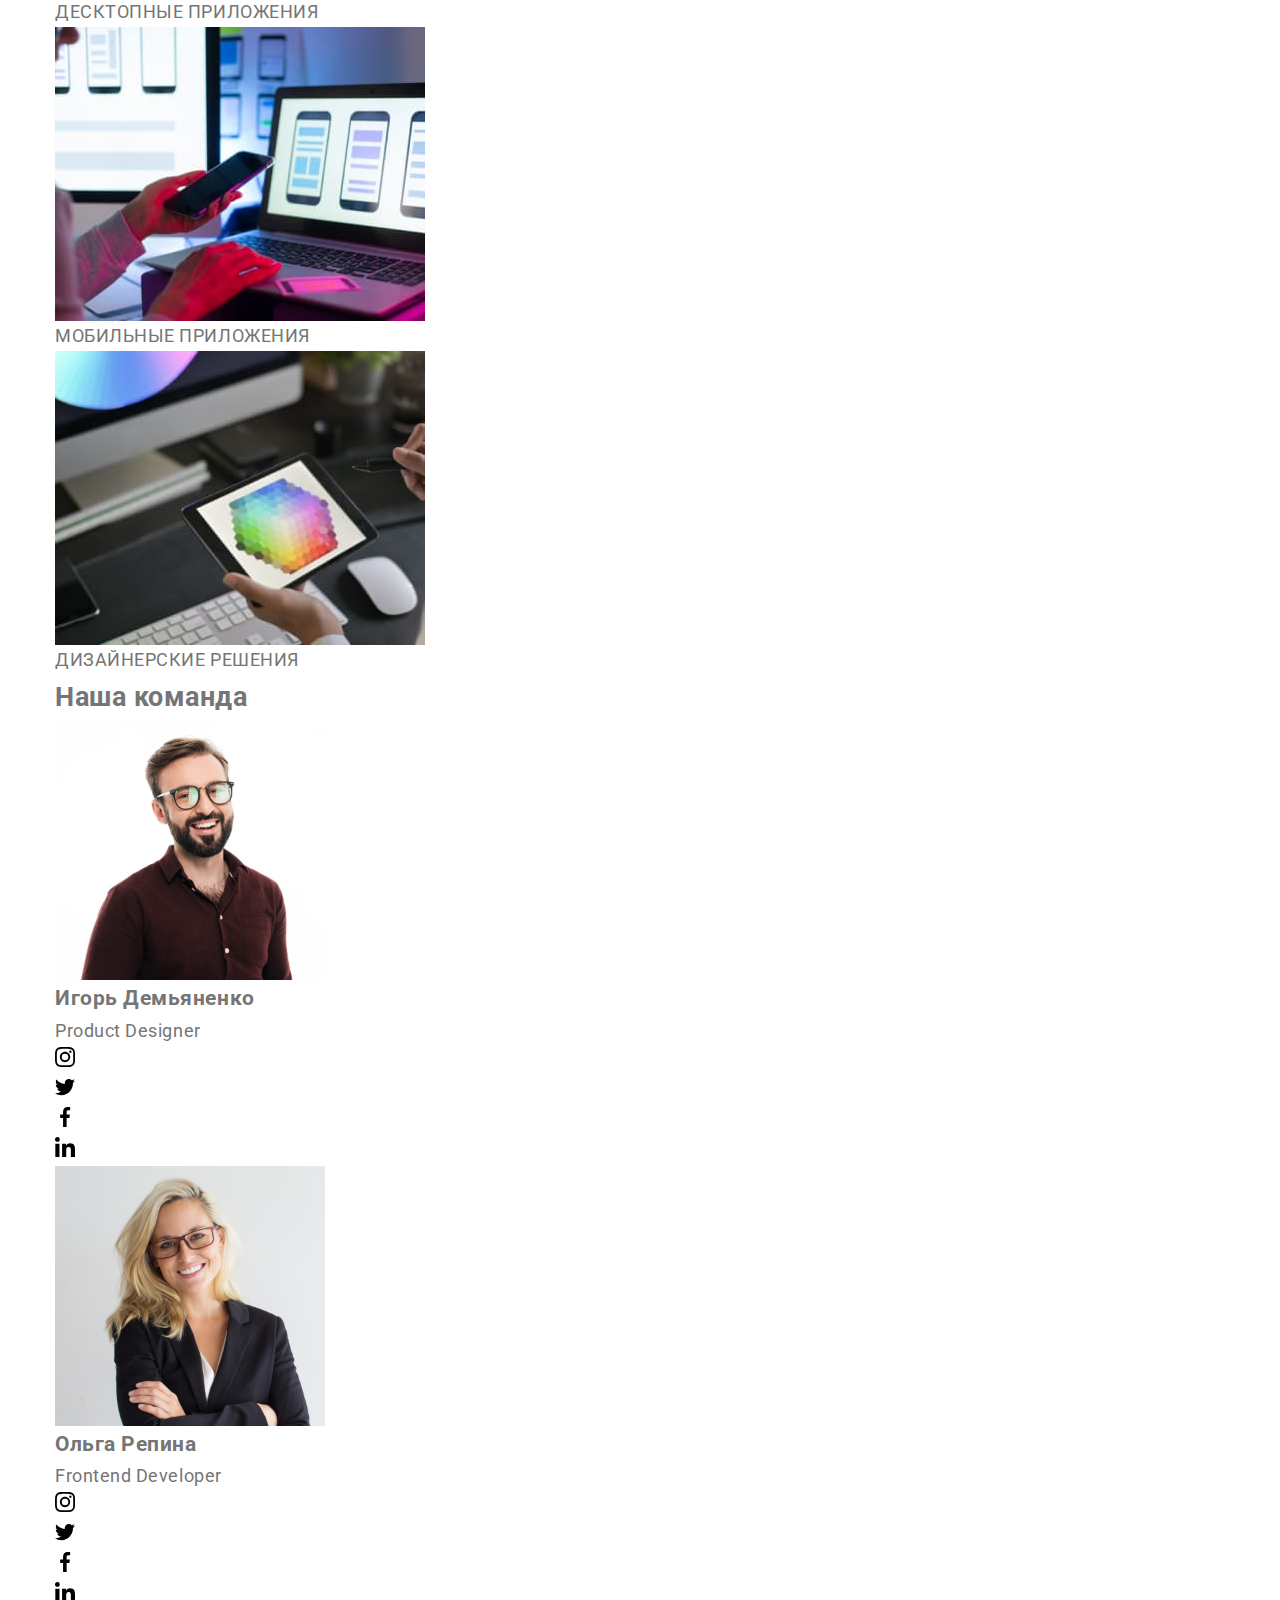
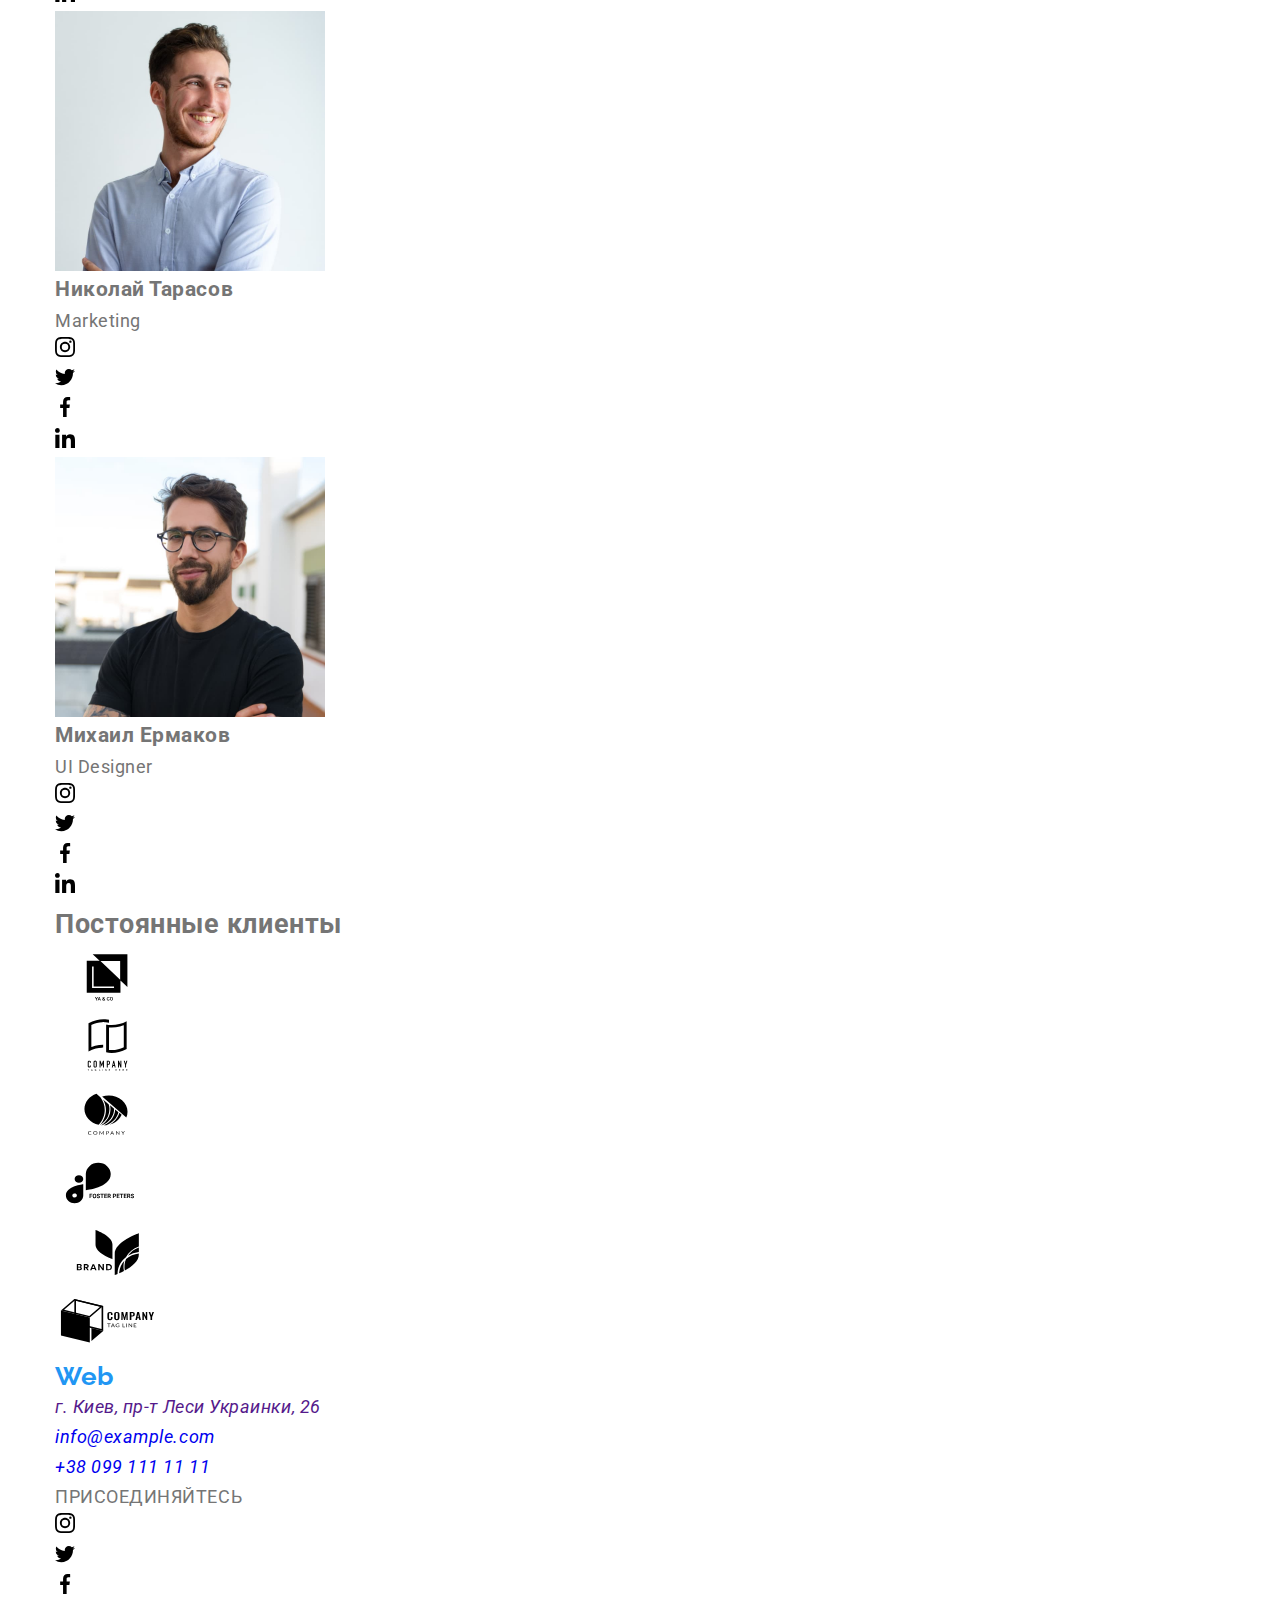
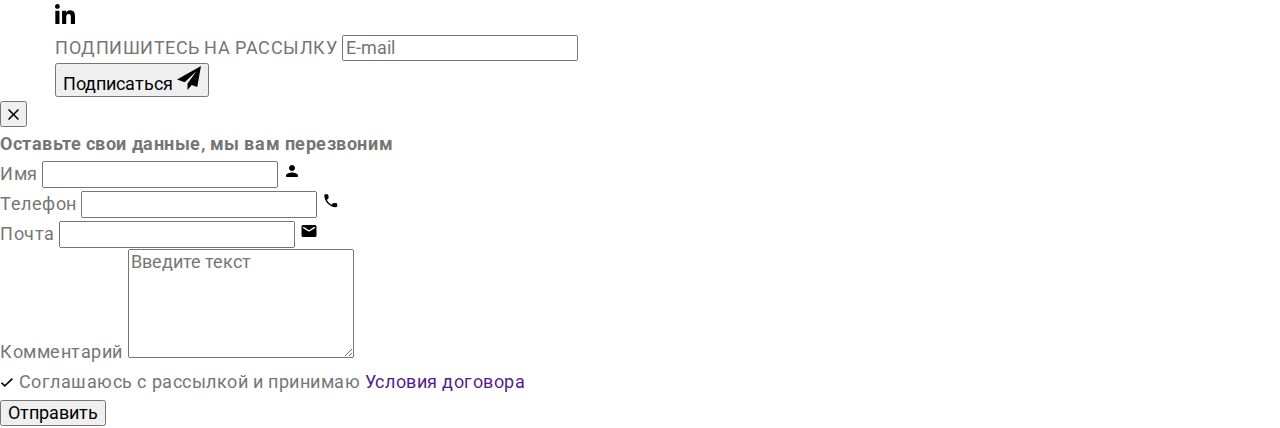
==== commit bba7f0fd: "SASS" ====
--- a/index.html
+++ b/index.html
@@ -11,18 +11,19 @@
       href="https://fonts.googleapis.com/css2?family=Raleway:wght@700&family=Roboto:wght@400;500;700;900&display=swap"
       rel="stylesheet"
     />
-    <link
+    <!-- <link
       rel="stylesheet"
       href="https://cdnjs.cloudflare.com/ajax/libs/modern-normalize/1.1.0/modern-normalize.min.css"
-    />
-    <link rel="stylesheet" href="./css/styles.css" />
+    /> -->
+    <!-- <link rel="stylesheet" href="./css/styles.css" /> -->
+    <link rel="stylesheet" href="./css/main.min.css" />
   </head>
   <body>
     <!--Шапка сайтa-->
     <header class="header">
       <div class="heder__container container">
         <nav class="nav">
-          <a class="logo" href="./index.html">Web<span class="logo__logo-design">Studio</span></a>
+          <a class="logo" href="./index.html">Web<span class="nav__logo">Studio</span></a>
           <ul class="nav__list list">
             <li class="nav__item"><a class="nav__link nav__page" href="">Студия</a></li>
             <li class="nav__item">
@@ -32,7 +33,7 @@
           </ul>
         </nav>
         <ul class="contacts list">
-          <li class="contacts__list">
+          <li class="contacts__item">
             <a class="contacts__link" href="mailto:info@devstudio.com">
               <svg class="contacts__icon" width="16" height="12">
                 <use href="./images/icons/icons.svg#envelope"></use>
@@ -40,7 +41,7 @@
               info@devstudio.com
             </a>
           </li>
-          <li class="contacts__list">
+          <li class="contacts__item">
             <a class="contacts__link" href="tel:+380961111111">
               <svg class="contacts__icon" width="10" height="16">
                 <use href="./images/icons/icons.svg#smartphone"></use>
@@ -56,7 +57,7 @@
       <section class="hero">
         <div class="container">
           <h1 class="hero__title">Эффективные решения <br />для вашего бизнеса</h1>
-          <button type="button" class="hero__button button" data-modal-open>Заказать услугу</button>
+          <button class="hero__button button" type="button" data-modal-open>Заказать услугу</button>
         </div>
       </section>
       <!--Преимущества-->
@@ -65,8 +66,8 @@
           <h2 class="visually-hidden" aria-hidden="true" tabindex="-1">Преимущества</h2>
           <ul class="section__list list">
             <li class="section__item">
-              <div class="section__icons-container">
-                <svg class="section__icon" width="70" height="70">
+              <div class="section__wrapper">
+                <svg width="70" height="70">
                   <use href="./images/icons/icons.svg#antenna"></use>
                 </svg>
               </div>
@@ -76,8 +77,8 @@
               </p>
             </li>
             <li class="section__item">
-              <div class="section__icons-container">
-                <svg class="section__icon" width="70" height="70">
+              <div class="section__wrapper">
+                <svg width="70" height="70">
                   <use href="./images/icons/icons.svg#clock"></use>
                 </svg>
               </div>
@@ -87,8 +88,8 @@
               </p>
             </li>
             <li class="section__item">
-              <div class="section__icons-container">
-                <svg class="section__icon" width="70" height="70">
+              <div class="section__wrapper">
+                <svg width="70" height="70">
                   <use href="./images/icons/icons.svg#diagram"></use>
                 </svg>
               </div>
@@ -98,8 +99,8 @@
               </p>
             </li>
             <li class="section__item">
-              <div class="section__icons-container">
-                <svg class="section__icon" width="70" height="70">
+              <div class="section__wrapper">
+                <svg width="70" height="70">
                   <use href="./images/icons/icons.svg#astronaut"></use>
                 </svg>
               </div>
@@ -150,36 +151,36 @@
         <div class="container">
           <h2 class="title">Наша команда</h2>
           <ul class="team__list list">
-            <li class="team__img">
+            <li class="team__item">
               <img src="./images/team/team1.jpg" alt="Портрет" width="270" />
-              <div class="team__item">
+              <div class="team__wrapper">
                 <h3 class="team__title">Игорь Демьяненко</h3>
                 <p class="team__text">Product Designer</p>
-                <ul class="team__icon-list list">
-                  <li class="team__icon">
-                    <a href="" class="team__link">
-                      <svg class="team__social-link" width="20" height="20">
+                <ul class="social-links list">
+                  <li class="social-links__item">
+                    <a class="social-links__link" href="">
+                      <svg class="team__social-links" width="20" height="20">
                         <use href="./images/icons/icons.svg#instagram"></use>
                       </svg>
                     </a>
                   </li>
-                  <li class="team__icon">
-                    <a href="" class="team__link">
-                      <svg class="team__social-link" width="20" height="20">
+                  <li class="social-links__item">
+                    <a class="social-links__link" href="">
+                      <svg class="team__social-links" width="20" height="20">
                         <use href="./images/icons/icons.svg#twitter"></use>
                       </svg>
                     </a>
                   </li>
-                  <li class="team__icon">
-                    <a href="" class="team__link">
-                      <svg class="team__social-link" width="20" height="20">
+                  <li class="social-links__item">
+                    <a class="social-links__link" href="">
+                      <svg class="team__social-links" width="20" height="20">
                         <use href="./images/icons/icons.svg#facebook"></use>
                       </svg>
                     </a>
                   </li>
-                  <li class="team__icon">
-                    <a href="" class="team__link">
-                      <svg class="team__social-link" width="20" height="20">
+                  <li class="social-links__item">
+                    <a class="social-links__link" href="">
+                      <svg class="team__social-links" width="20" height="20">
                         <use href="./images/icons/icons.svg#linkedin"></use>
                       </svg>
                     </a>
@@ -187,36 +188,36 @@
                 </ul>
               </div>
             </li>
-            <li class="team__img">
+            <li class="team__item">
               <img src="./images/team/team2.jpg" alt="Портрет" width="270" />
-              <div class="team__item">
+              <div class="team__wrapper">
                 <h3 class="team__title">Ольга Репина</h3>
                 <p class="team__text">Frontend Developer</p>
-                <ul class="team__icon-list list">
-                  <li class="team__icon">
-                    <a href="" class="team__link">
-                      <svg class="team__social-link" width="20" height="20">
+                <ul class="social-links list">
+                  <li class="social-links__item">
+                    <a class="social-links__link" href="">
+                      <svg class="team__social-links" width="20" height="20">
                         <use href="./images/icons/icons.svg#instagram"></use>
                       </svg>
                     </a>
                   </li>
-                  <li class="team__icon">
-                    <a href="" class="team__link">
-                      <svg class="team__social-link" width="20" height="20">
+                  <li class="social-links__item">
+                    <a class="social-links__link" href="">
+                      <svg class="team__social-links" width="20" height="20">
                         <use href="./images/icons/icons.svg#twitter"></use>
                       </svg>
                     </a>
                   </li>
-                  <li class="team__icon">
-                    <a href="" class="team__link">
-                      <svg class="team__social-link" width="20" height="20">
+                  <li class="social-links__item">
+                    <a class="social-links__link" href="">
+                      <svg class="team__social-links" width="20" height="20">
                         <use href="./images/icons/icons.svg#facebook"></use>
                       </svg>
                     </a>
                   </li>
-                  <li class="team__icon">
-                    <a href="" class="team__link">
-                      <svg class="team__social-link" width="20" height="20">
+                  <li class="social-links__item">
+                    <a class="social-links__link" href="">
+                      <svg class="team__social-links" width="20" height="20">
                         <use href="./images/icons/icons.svg#linkedin"></use>
                       </svg>
                     </a>
@@ -224,36 +225,36 @@
                 </ul>
               </div>
             </li>
-            <li class="team__img">
+            <li class="team__item">
               <img src="./images/team/team3.jpg" alt="Портрет" width="270" />
-              <div class="team__item">
+              <div class="team__wrapper">
                 <h3 class="team__title">Николай Тарасов</h3>
                 <p class="team__text">Marketing</p>
-                <ul class="team__icon-list list">
-                  <li class="team__icon">
-                    <a href="" class="team__link">
-                      <svg class="team__social-link" width="20" height="20">
+                <ul class="social-links list">
+                  <li class="social-links__item">
+                    <a class="social-links__link" href="">
+                      <svg class="team__social-links" width="20" height="20">
                         <use href="./images/icons/icons.svg#instagram"></use>
                       </svg>
                     </a>
                   </li>
-                  <li class="team__icon">
-                    <a href="" class="team__link">
-                      <svg class="team__social-link" width="20" height="20">
+                  <li class="social-links__item">
+                    <a class="social-links__link" href="">
+                      <svg class="team__social-links" width="20" height="20">
                         <use href="./images/icons/icons.svg#twitter"></use>
                       </svg>
                     </a>
                   </li>
-                  <li class="team__icon">
-                    <a href="" class="team__link">
-                      <svg class="team__social-link" width="20" height="20">
+                  <li class="social-links__item">
+                    <a class="social-links__link" href="">
+                      <svg class="team__social-links" width="20" height="20">
                         <use href="./images/icons/icons.svg#facebook"></use>
                       </svg>
                     </a>
                   </li>
-                  <li class="team__icon">
-                    <a href="" class="team__link">
-                      <svg class="team__social-link" width="20" height="20">
+                  <li class="social-links__item">
+                    <a class="social-links__link" href="">
+                      <svg class="team__social-links" width="20" height="20">
                         <use href="./images/icons/icons.svg#linkedin"></use>
                       </svg>
                     </a>
@@ -261,36 +262,36 @@
                 </ul>
               </div>
             </li>
-            <li class="team__img">
+            <li class="team__item">
               <img src="./images/team/team4.jpg" alt="Портрет" width="270" />
-              <div class="team__item">
+              <div class="team__wrapper">
                 <h3 class="team__title">Михаил Ермаков</h3>
                 <p class="team__text">UI Designer</p>
-                <ul class="team__icon-list list">
-                  <li class="team__icon">
-                    <a href="" class="team__link">
-                      <svg class="team__social-link" width="20" height="20">
+                <ul class="social-links list">
+                  <li class="social-links__item">
+                    <a class="social-links__link" href="">
+                      <svg class="team__social-links" width="20" height="20">
                         <use href="./images/icons/icons.svg#instagram"></use>
                       </svg>
                     </a>
                   </li>
-                  <li class="team__icon">
-                    <a href="" class="team__link">
-                      <svg class="team__social-link" width="20" height="20">
+                  <li class="social-links__item">
+                    <a class="social-links__link" href="">
+                      <svg class="team__social-links" width="20" height="20">
                         <use href="./images/icons/icons.svg#twitter"></use>
                       </svg>
                     </a>
                   </li>
-                  <li class="team__icon">
-                    <a href="" class="team__link">
-                      <svg class="team__social-link" width="20" height="20">
+                  <li class="social-links__item">
+                    <a class="social-links__link" href="">
+                      <svg class="team__social-links" width="20" height="20">
                         <use href="./images/icons/icons.svg#facebook"></use>
                       </svg>
                     </a>
                   </li>
-                  <li class="team__icon">
-                    <a href="" class="team__link">
-                      <svg class="team__social-link" width="20" height="20">
+                  <li class="social-links__item">
+                    <a class="social-links__link" href="">
+                      <svg class="team__social-links" width="20" height="20">
                         <use href="./images/icons/icons.svg#linkedin"></use>
                       </svg>
                     </a>
@@ -356,13 +357,13 @@
     <footer class="footer">
       <div class="footer-container container">
         <div>
-          <a href="./index.html" class="footer__logo"
-            >Web<span class="footer__logo-design">Studio</span></a
+          <a href="./index.html" class="footer__logo logo"
+            >Web<span class="logo__inverse">Studio</span></a
           >
           <address class="address">
-            <ul class="address list">
+            <ul class="list">
               <li class="address__contacts">
-                <a href="" class="address__item">г. Киев, пр-т Леси Украинки, 26</a>
+                <a class="address__item" href="">г. Киев, пр-т Леси Украинки, 26</a>
               </li>
               <li class="address__contacts">
                 <a class="address__link" href="mail.to:info@example.com">info@example.com</a>
@@ -377,28 +378,28 @@
           <p class="text-title">ПРИСОЕДИНЯЙТЕСЬ</p>
           <ul class="join__list list">
             <li class="join__item">
-              <a href="" class="join__link">
+              <a class="join__link" href="">
                 <svg class="join__icon" width="20" height="20">
                   <use href="./images/icons/icons.svg#instagram"></use>
                 </svg>
               </a>
             </li>
             <li class="join__item">
-              <a href="" class="join__link">
+              <a class="join__link" href="">
                 <svg class="join__icon" width="20" height="20">
                   <use href="./images/icons/icons.svg#twitter"></use>
                 </svg>
               </a>
             </li>
             <li class="join__item">
-              <a href="" class="join__link">
+              <a class="join__link" href="">
                 <svg class="join__icon" width="20" height="20">
                   <use href="./images/icons/icons.svg#facebook"></use>
                 </svg>
               </a>
             </li>
             <li class="join__item">
-              <a href="" class="join__link">
+              <a class="join__link" href="">
                 <svg class="join__icon" width="20" height="20">
                   <use href="./images/icons/icons.svg#linkedin"></use>
                 </svg>
@@ -406,15 +407,21 @@
             </li>
           </ul>
         </div>
-        <form class="form">
-          <div class="form-container">
-            <label class="form__join text-title" for="mail">ПОДПИШИТЕСЬ НА РАССЫЛКУ</label>
-            <input class="form__input" type="email" name="email" id="mail" placeholder="E-mail" />
-          </div>
-          <div class="form__wrapper-btn">
-            <button class="form__btn" type="submit">
+        <form class="form-sub">
+          <div class="form-sub__container">
+            <label class="form-sub__join text-title" for="mail">ПОДПИШИТЕСЬ НА РАССЫЛКУ</label>
+            <input
+              class="form-sub__input"
+              type="email"
+              name="email"
+              id="mail"
+              placeholder="E-mail"
+            />
+          </div>
+          <div class="form-sub__button">
+            <button class="form-sub__btn" type="submit">
               Подписаться
-              <svg class="form__icon" width="24" height="24">
+              <svg class="form-sub__icon" width="24" height="24">
                 <use href="./images/icons/icons.svg#form"></use>
               </svg>
             </button>
@@ -459,10 +466,10 @@
               </svg>
             </span>
           </div>
-          <div class="form__group">
+          <div class="textarea">
             <label class="modal-form__label" for="comment">Комментарий</label>
             <textarea
-              class="form__textarea"
+              class="textarea__item"
               name="comment"
               rows="5"
               id="comment"
@@ -478,10 +485,10 @@
                 </svg>
               </span>
               Соглашаюсь с рассылкой и принимаю
-              <span><a class="checkbox__href" href="">Условия договора</a></span>
+              <span><a class="checkbox__link" href="">Условия договора</a></span>
             </label>
           </div>
-          <button class="form__btn form__button" type="submit">Отправить</button>
+          <button class="form-sub__btn modal-form__button" type="submit">Отправить</button>
         </form>
       </div>
     </div>
--- a/css/styles.css
+++ b/css/styles.css
@@ -1,4 +1,4 @@
-:root {
+/* :root {
   --primary-text-color: #757575;
   --title-text-color: #212121;
   --accent-color: #2196f3;
@@ -12,9 +12,9 @@
   --secondary-item-size: 94px;
   --cubic: cubic-bezier(0.4, 0, 0.2, 1);
   --anim-duration: 250ms;
-}
-
-body {
+} */
+
+/* body {
   font-family: var(--primary-font-family);
   font-size: 18px;
   line-height: 1.67;
@@ -22,11 +22,11 @@
 
   color: var(--primary-text-color);
   background-color: var(--primary-white-color);
-}
+} */
 
 /* Спецификация */
 
-h1,
+/* h1,
 h2,
 h3,
 h4,
@@ -36,9 +36,9 @@
 ul {
   margin-top: 0;
   margin-bottom: 0;
-}
-
-.visually-hidden {
+} */
+
+/* .visually-hidden {
   position: absolute;
   white-space: nowrap;
   width: 1px;
@@ -49,9 +49,9 @@
   clip: rect(0 0 0 0);
   clip-path: inset(50%);
   margin: -1px;
-}
-
-.list {
+} */
+
+/* .list {
   padding-left: 0;
 
   list-style: none;
@@ -65,21 +65,21 @@
   display: block;
   max-width: 100%;
   height: auto;
-}
+} */
 
 /* Контейнер */
 
-.container {
+/* .container {
   margin-right: auto;
   margin-left: auto;
   padding-left: 15px;
   padding-right: 15px;
   width: 1200px;
-}
+} */
 
 /* Хедер*/
 
-.header {
+/* .header {
   border-bottom-width: 1px;
   border-bottom-style: solid;
   border-bottom-color: #ececec;
@@ -90,11 +90,11 @@
 .heder__container {
   display: flex;
   align-items: center;
-}
+} */
 
 /* Логотип */
 
-.logo {
+/* .logo {
   margin-right: 93px;
 
   font-family: var(--secondary-font);
@@ -105,28 +105,22 @@
   color: var(--accent-color);
 }
 
-.logo__logo-design {
+.nav__logo {
   color: var(--primary-black-color);
-}
-
-.footer__logo-design {
-  color: var(--primary-white-color);
 }
 
 .footer__logo {
   display: block;
-
-  font-family: var(--secondary-font);
-  font-weight: 700;
-  font-size: 26px;
-  line-height: 1.19;
-
-  color: var(--accent-color);
-}
+  margin-right: 0;
+}
+
+.logo__inverse {
+  color: var(--primary-white-color);
+} */
 
 /* Навигация */
 
-.nav {
+/* .nav {
   display: flex;
   align-items: center;
 }
@@ -177,11 +171,11 @@
 .nav__link:hover,
 .nav__link:focus {
   color: var(--accent-color);
-}
+} */
 
 /* Контакты*/
 
-.contacts {
+/* .contacts {
   display: flex;
   margin-left: auto;
   align-items: center;
@@ -191,7 +185,7 @@
   line-height: 1.14;
 }
 
-.contacts__list:first-child {
+.contacts__item:first-child {
   margin-right: 50px;
 }
 
@@ -214,11 +208,11 @@
   margin-right: 10px;
 
   fill: currentColor;
-}
+} */
 
 /* Секция герой */
 
-.hero {
+/* .hero {
   margin-left: auto;
   margin-right: auto;
   padding-top: 200px;
@@ -243,7 +237,7 @@
   text-transform: uppercase;
 
   color: var(--primary-white-color);
-}
+} */
 
 /* Кнопка */
 
@@ -328,7 +322,7 @@
   margin-right: var(--primary-item-size);
 }
 
-.section__icons-container {
+.section__wrapper {
   display: flex;
   align-items: center;
   justify-content: center;
@@ -420,7 +414,7 @@
   margin-top: 50px;
 }
 
-.team__img {
+.team__item {
   border-radius: 0px 0px 4px 4px;
   box-shadow: 0px 1px 3px rgba(0, 0, 0, 0.12), 0px 1px 1px rgba(0, 0, 0, 0.14),
     0px 2px 1px rgba(0, 0, 0, 0.2);
@@ -428,7 +422,11 @@
   background-color: var(--primary-white-color);
 }
 
-.team__item {
+.team__item:not(:last-child) {
+  margin-right: 30px;
+}
+
+.team__wrapper {
   padding-top: var(--primary-item-size);
   padding-bottom: var(--primary-item-size);
 }
@@ -452,17 +450,17 @@
   color: var(--primary-text-color);
 }
 
-.team__icon-list {
+.social-links {
   display: flex;
   justify-content: center;
   margin-top: 16px;
 }
 
-.team__icon:not(:last-child) {
+.social-links__item:not(:last-child) {
   margin-right: 10px;
 }
 
-.team__link {
+.social-links__link {
   transition: background-color var(--anim-duration) var(--cubic);
 
   display: flex;
@@ -474,12 +472,12 @@
   border-radius: 50%;
 }
 
-.team__link:hover,
-.team__link:focus {
+.social-links__link:hover,
+.social-links__link:focus {
   background-color: var(--accent-color);
 }
 
-.team__social-link {
+.team__social-links {
   transition: fill var(--anim-duration) var(--cubic);
 
   background-size: 20px;
@@ -488,12 +486,12 @@
   fill: #afb1b8;
 }
 
-.team__social-link:not(:last-child) {
+.team__social-links:not(:last-child) {
   margin-right: 10px;
 }
 
-.team__link:hover .team__social-link,
-.team__link:focus .team__social-link {
+.social-links__link:hover .team__social-links,
+.social-links__link:focus .team__social-links {
   fill: var(--primary-white-color);
 }
 
@@ -566,6 +564,14 @@
   line-height: 1.71;
 }
 
+.address__contacts:not(:first-child) {
+  margin-top: 9px;
+}
+
+.address__item {
+  color: var(--primary-white-color);
+}
+
 .address__link {
   transition: color var(--anim-duration) var(--cubic);
 
@@ -575,14 +581,6 @@
 .address__link:hover,
 .address__link:focus {
   color: var(--accent-color);
-}
-
-.address__contacts:not(:first-child) {
-  margin-top: 9px;
-}
-
-.address__item {
-  color: var(--primary-white-color);
 }
 
 .join {
@@ -631,21 +629,21 @@
   fill: var(--primary-white-color);
 }
 
-.form {
+.form-sub {
   display: flex;
   margin-left: auto;
 }
 
-.form_container {
+.form-sub__container {
   display: flex;
   flex-direction: column;
 }
 
-.form__join {
+.form-sub__join {
   display: inline-flex;
 }
 
-.form__input {
+.form-sub__input {
   display: flex;
   align-items: baseline;
 
@@ -660,7 +658,7 @@
   background-color: var(--background-color);
 }
 
-.form__input:placeholder-shown {
+.form-sub__input:placeholder-shown {
   padding-left: 16px;
 
   font-size: 16px;
@@ -669,13 +667,13 @@
   color: rgba(255, 255, 255, 0.6);
 }
 
-.form__wrapper-btn {
+.form-sub__button {
   display: flex;
   align-items: flex-end;
   margin-left: 12px;
 }
 
-.form__btn {
+.form-sub__btn {
   transition: background-color var(--anim-duration) var(--cubic);
 
   display: flex;
@@ -698,119 +696,15 @@
   background-color: var(--accent-color);
 }
 
-.form__btn:hover,
-.form__btn:focus {
+.form-sub__btn:hover,
+.form-sub__btn:focus {
   background-color: #188ce8;
 }
 
-.form__icon {
+.form-sub__icon {
   margin-left: 10px;
 
   fill: var(--primary-white-color);
-}
-
-/* Cтили для страницы портфолио */
-
-/* Кнопка */
-
-.btn__list {
-  display: flex;
-  justify-content: center;
-}
-
-.btn__wrapper:not(:last-child) {
-  margin-right: 8px;
-}
-
-.btn__item {
-  transition: box-shadow var(--anim-duration) var(--cubic), color var(--anim-duration) var(--cubic),
-    background-color var(--anim-duration) var(--cubic);
-}
-
-/* Секция портфолио */
-
-.portfolio__list {
-  display: flex;
-  flex-wrap: wrap;
-  margin-top: 50px;
-  margin-bottom: -30px;
-  margin-left: -30px;
-}
-
-.portfolio__item {
-  margin-bottom: var(--primary-item-size);
-  margin-left: var(--primary-item-size);
-}
-
-.portfolio__link {
-  transition: box-shadow var(--anim-duration) var(--cubic);
-
-  display: block;
-}
-
-.portfolio__link:hover,
-.portfolio__link:focus {
-  box-shadow: 0px 1px 1px rgba(0, 0, 0, 0.12), 0px 4px 4px rgba(0, 0, 0, 0.06),
-    1px 4px 6px rgba(0, 0, 0, 0.16);
-}
-
-.portfolio__link:hover .portfolio__text,
-.portfolio__link:focus .portfolio__text {
-  transform: translateY(0);
-}
-
-.card {
-  position: relative;
-  overflow: hidden;
-}
-
-.portfolio__text {
-  position: absolute;
-  left: 0;
-  bottom: 0;
-  width: 100%;
-  height: 100%;
-  transform: translateY(100%);
-  transition: transform var(--anim-duration) var(--cubic);
-
-  display: flex;
-  padding: 63px 24px;
-
-  line-height: 1.56;
-
-  color: var(--primary-white-color);
-  background-color: rgba(33, 150, 243, 0.9);
-}
-
-.card__thumb {
-  padding: 20px 24px;
-
-  border-right-width: 1px;
-  border-right-style: solid;
-  border-right-color: #eeeeee;
-  border-bottom-width: 1px;
-  border-bottom-style: solid;
-  border-bottom-color: #eeeeee;
-  border-left-width: 1px;
-  border-left-style: solid;
-  border-left-color: #eeeeee;
-}
-
-.card__title {
-  font-weight: 700;
-  font-size: 18px;
-  line-height: 2;
-
-  color: var(--title-text-color);
-}
-
-.card__text {
-  margin-top: 4px;
-
-  font-size: 16px;
-  line-height: 1.87;
-
-  color: var(--primary-text-color);
 }
 
 /* Модальное окно */
@@ -939,11 +833,11 @@
   fill: var(--accent-color);
 }
 
-.form__group {
+.textarea {
   display: grid;
 }
 
-.form__textarea {
+.textarea__item {
   transition: border-color var(--anim-duration) var(--cubic);
 
   padding: 12px 16px;
@@ -956,12 +850,12 @@
   border: 1px solid rgba(33, 33, 33, 0.2);
   border-radius: 4px;
 }
-.form__textarea:hover,
-.form__textarea:focus {
+.textarea__item:hover,
+.textarea__item:focus {
   border-color: var(--accent-color);
 }
 
-.form__textarea::placeholder {
+.textarea__item::placeholder {
   font-size: 12px;
   line-height: 1.17;
   letter-spacing: 0.01em;
@@ -1028,13 +922,13 @@
   fill: var(--primary-white-color);
 }
 
-.checkbox__href {
+.checkbox__link {
   text-decoration: underline;
 
   color: var(--accent-color);
 }
 
-.form__button {
+.modal-form__button {
   margin-top: 30px;
   margin-left: auto;
   margin-right: auto;
@@ -1042,3 +936,107 @@
   line-height: 1.88;
   letter-spacing: 0.06em;
 }
+
+/* Cтили для страницы портфолио */
+
+/* Кнопка */
+
+.btn {
+  display: flex;
+  justify-content: center;
+}
+
+.btn__wrapper:not(:last-child) {
+  margin-right: 8px;
+}
+
+.btn__item {
+  transition: box-shadow var(--anim-duration) var(--cubic), color var(--anim-duration) var(--cubic),
+    background-color var(--anim-duration) var(--cubic);
+}
+
+/* Секция портфолио */
+
+.portfolio {
+  display: flex;
+  flex-wrap: wrap;
+  margin-top: 50px;
+  margin-bottom: -30px;
+  margin-left: -30px;
+}
+
+.portfolio__item {
+  margin-bottom: var(--primary-item-size);
+  margin-left: var(--primary-item-size);
+}
+
+.portfolio__link {
+  transition: box-shadow var(--anim-duration) var(--cubic);
+
+  display: block;
+}
+
+.portfolio__link:hover,
+.portfolio__link:focus {
+  box-shadow: 0px 1px 1px rgba(0, 0, 0, 0.12), 0px 4px 4px rgba(0, 0, 0, 0.06),
+    1px 4px 6px rgba(0, 0, 0, 0.16);
+}
+
+.portfolio__link:hover .portfolio__text,
+.portfolio__link:focus .portfolio__text {
+  transform: translateY(0);
+}
+
+.portfolio__text {
+  position: absolute;
+  left: 0;
+  bottom: 0;
+  width: 100%;
+  height: 100%;
+  transform: translateY(100%);
+  transition: transform var(--anim-duration) var(--cubic);
+
+  display: flex;
+  padding: 63px 24px;
+
+  line-height: 1.56;
+
+  color: var(--primary-white-color);
+  background-color: rgba(33, 150, 243, 0.9);
+}
+
+.card {
+  position: relative;
+  overflow: hidden;
+}
+
+.card__thumb {
+  padding: 20px 24px;
+
+  border-right-width: 1px;
+  border-right-style: solid;
+  border-right-color: #eeeeee;
+  border-bottom-width: 1px;
+  border-bottom-style: solid;
+  border-bottom-color: #eeeeee;
+  border-left-width: 1px;
+  border-left-style: solid;
+  border-left-color: #eeeeee;
+}
+
+.card__title {
+  font-weight: 700;
+  font-size: 18px;
+  line-height: 2;
+
+  color: var(--title-text-color);
+}
+
+.card__text {
+  margin-top: 4px;
+
+  font-size: 16px;
+  line-height: 1.87;
+
+  color: var(--primary-text-color);
+}
--- a/css/main.min.css
+++ b/css/main.min.css
@@ -0,0 +1,7 @@
+/*! modern-normalize v1.1.0 | MIT License | https://github.com/sindresorhus/modern-normalize */*,::before,::after{box-sizing:border-box}html{line-height:1.15;-webkit-text-size-adjust:100%;-moz-tab-size:4;tab-size:4}body{margin:0;font-family:system-ui,-apple-system,"Segoe UI",Roboto,Helvetica,Arial,sans-serif,"Apple Color Emoji","Segoe UI Emoji"}hr{height:0;color:inherit}abbr[title]{text-decoration:underline dotted}b,strong{font-weight:bolder}code,kbd,samp,pre{font-family:ui-monospace,+ SFMono-Regular,+ Consolas,+ 'Liberation Mono',+ Menlo,+ monospace;font-size:1em}small{font-size:80%}sub,sup{font-size:75%;line-height:0;position:relative;vertical-align:baseline}sub{bottom:-0.25em}sup{top:-0.5em}table{text-indent:0;border-color:inherit}button,input,optgroup,select,textarea{font-family:inherit;font-size:100%;line-height:1.15;margin:0}button,select{text-transform:none}button,[type='button'],[type='reset'],[type='submit']{-webkit-appearance:button}::-moz-focus-inner{border-style:none;padding:0}:-moz-focusring{outline:1px dotted ButtonText}:-moz-ui-invalid{box-shadow:none}legend{padding:0}progress{vertical-align:baseline}::-webkit-inner-spin-button,::-webkit-outer-spin-button{height:auto}[type='search']{-webkit-appearance:textfield;outline-offset:-2px}::-webkit-search-decoration{-webkit-appearance:none}::-webkit-file-upload-button{-webkit-appearance:button;font:inherit}summary{display:list-item}.visually-hidden{position:absolute;white-space:nowrap;width:1px;height:1px;overflow:hidden;border:0;padding:0;clip:rect(0 0 0 0);clip-path:inset(50%);margin:-1px}h1,h2,h3,h4,h5,h6,p,ul{margin-top:0;margin-bottom:0}.list{padding-left:0;list-style:none}[href]{text-decoration:none}img{display:block;max-width:100%;height:auto}body{font-family:"Roboto",sans-serif;font-size:18px;line-height:1.67;letter-spacing:0.03em;color:#757575;background-color:#fff}.container{margin-right:auto;margin-left:auto;padding-left:15px;padding-right:15px;width:1200px}.header{border-bottom-width:1px;border-bottom-style:solid;border-bottom-color:#ececec;background-color:#fff}.heder__container{display:flex;align-items:center}.logo{margin-right:93px;font-family:"Raleway",sans-serif;font-weight:700;font-size:26px;line-height:1.19;color:#2196f3}.nav__logo{color:#000}.footer__logo{display:block;margin-right:0}.logo__inverse{color:#fff}.nav{display:flex;align-items:center}.nav__list{display:flex;font-weight:500;font-size:14px;line-height:1.14;letter-spacing:0.02em}.nav__link{position:relative;transition:color 250ms cubic-bezier(0.4, 0, 0.2, 1);display:block;padding:32px 0;color:#212121}.nav__item:not(:last-child){margin-right:50px}.nav__page{color:#2196f3}.nav__page::after{content:'';position:absolute;bottom:-1px;left:0;display:block;width:100%;height:4px;border-radius:2px;background-color:#2196f3}.nav__link:hover,.nav__link:focus{color:#2196f3}.contacts{display:flex;margin-left:auto;align-items:center;font-weight:500;font-size:14px;line-height:1.14}.contacts__item:first-child{margin-right:50px}.contacts__link{transition:color 250ms cubic-bezier(0.4, 0, 0.2, 1);display:flex;align-items:center;padding:32px 0;color:#757575}.contacts__link:hover,.contacts__link:focus{color:#2196f3}.contacts__icon{margin-right:10px;fill:currentColor}.hero{margin-left:auto;margin-right:auto;padding-top:200px;padding-bottom:200px;max-width:1600px;height:600px;background-color:#2f303a;background-image:linear-gradient(to right, rgba(47,48,58,0.4), rgba(47,48,58,0.4)),url(../images/hero.jpg);background-position:center;background-size:cover;background-repeat:no-repeat}.hero__title{font-weight:900;font-size:44px;line-height:1.36;text-align:center;letter-spacing:0.06em;color:#fff}
+/*# sourceMappingURL=main.min.css.map */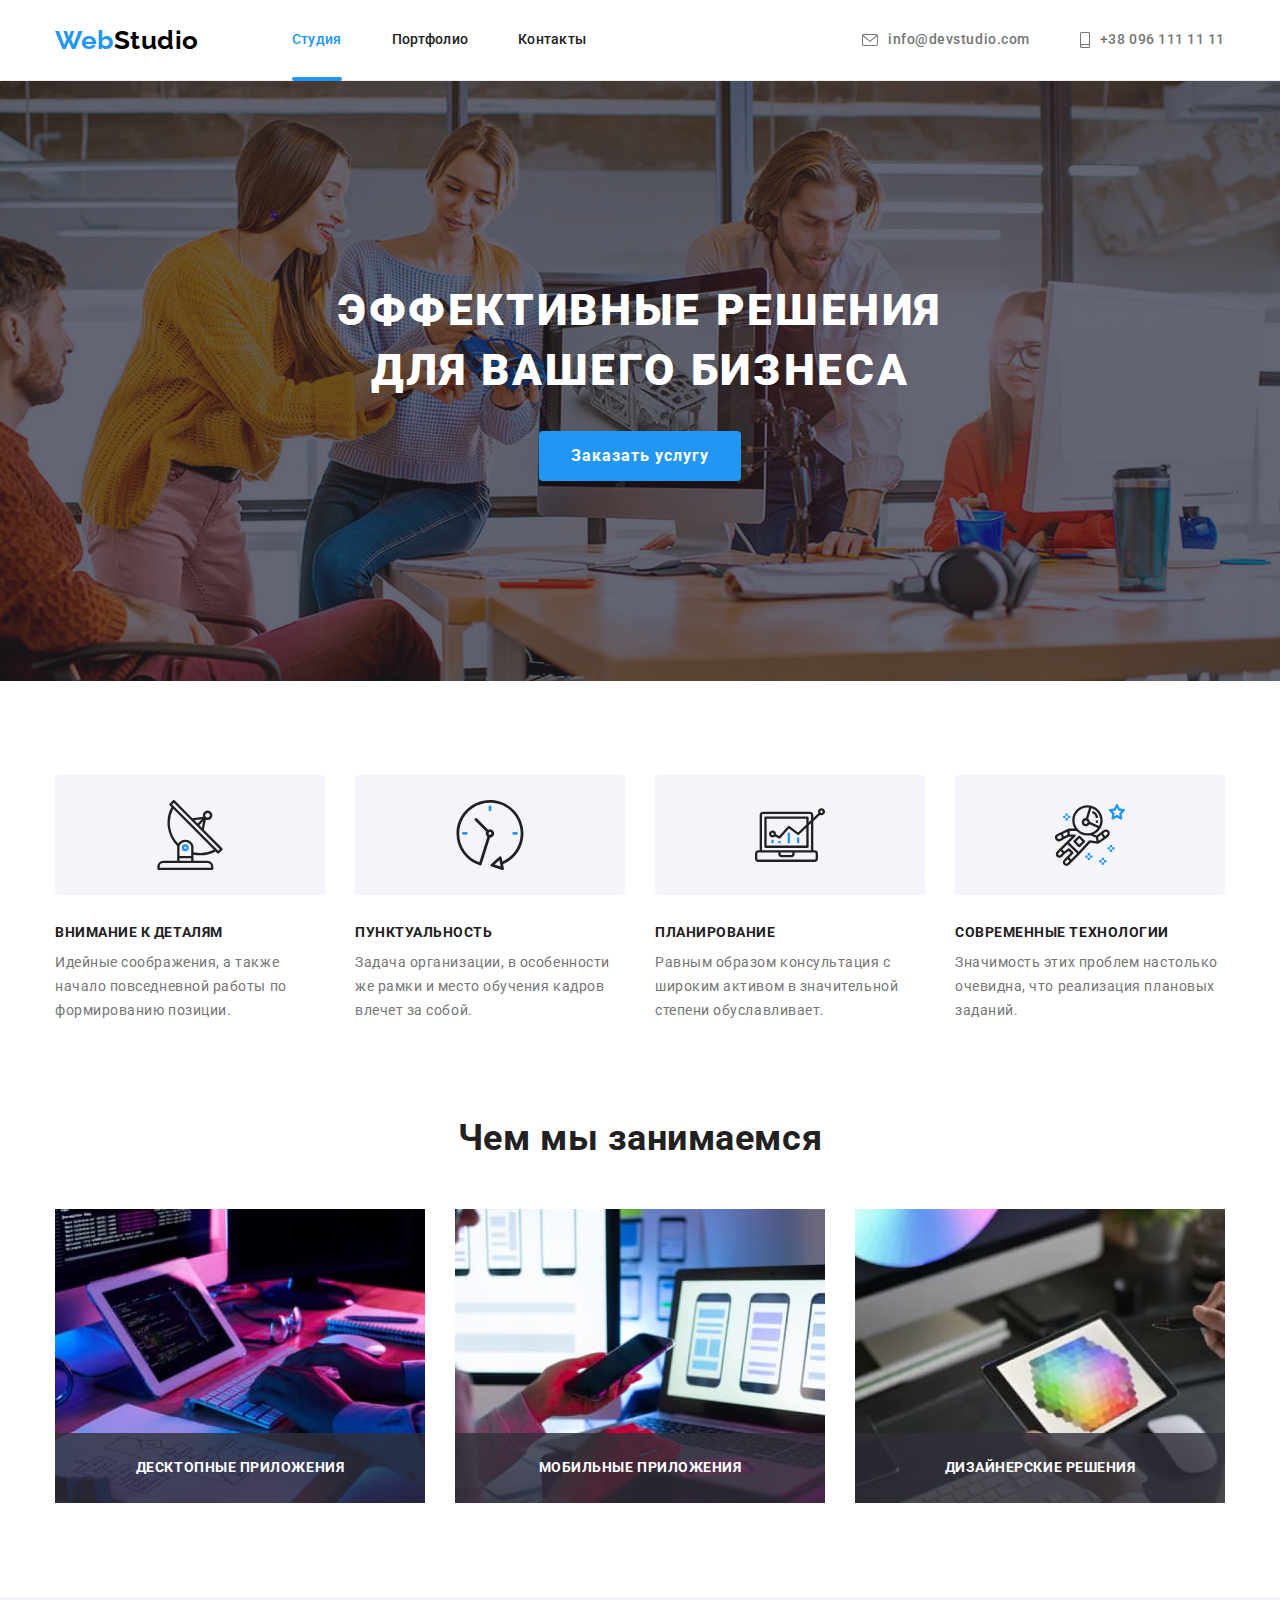
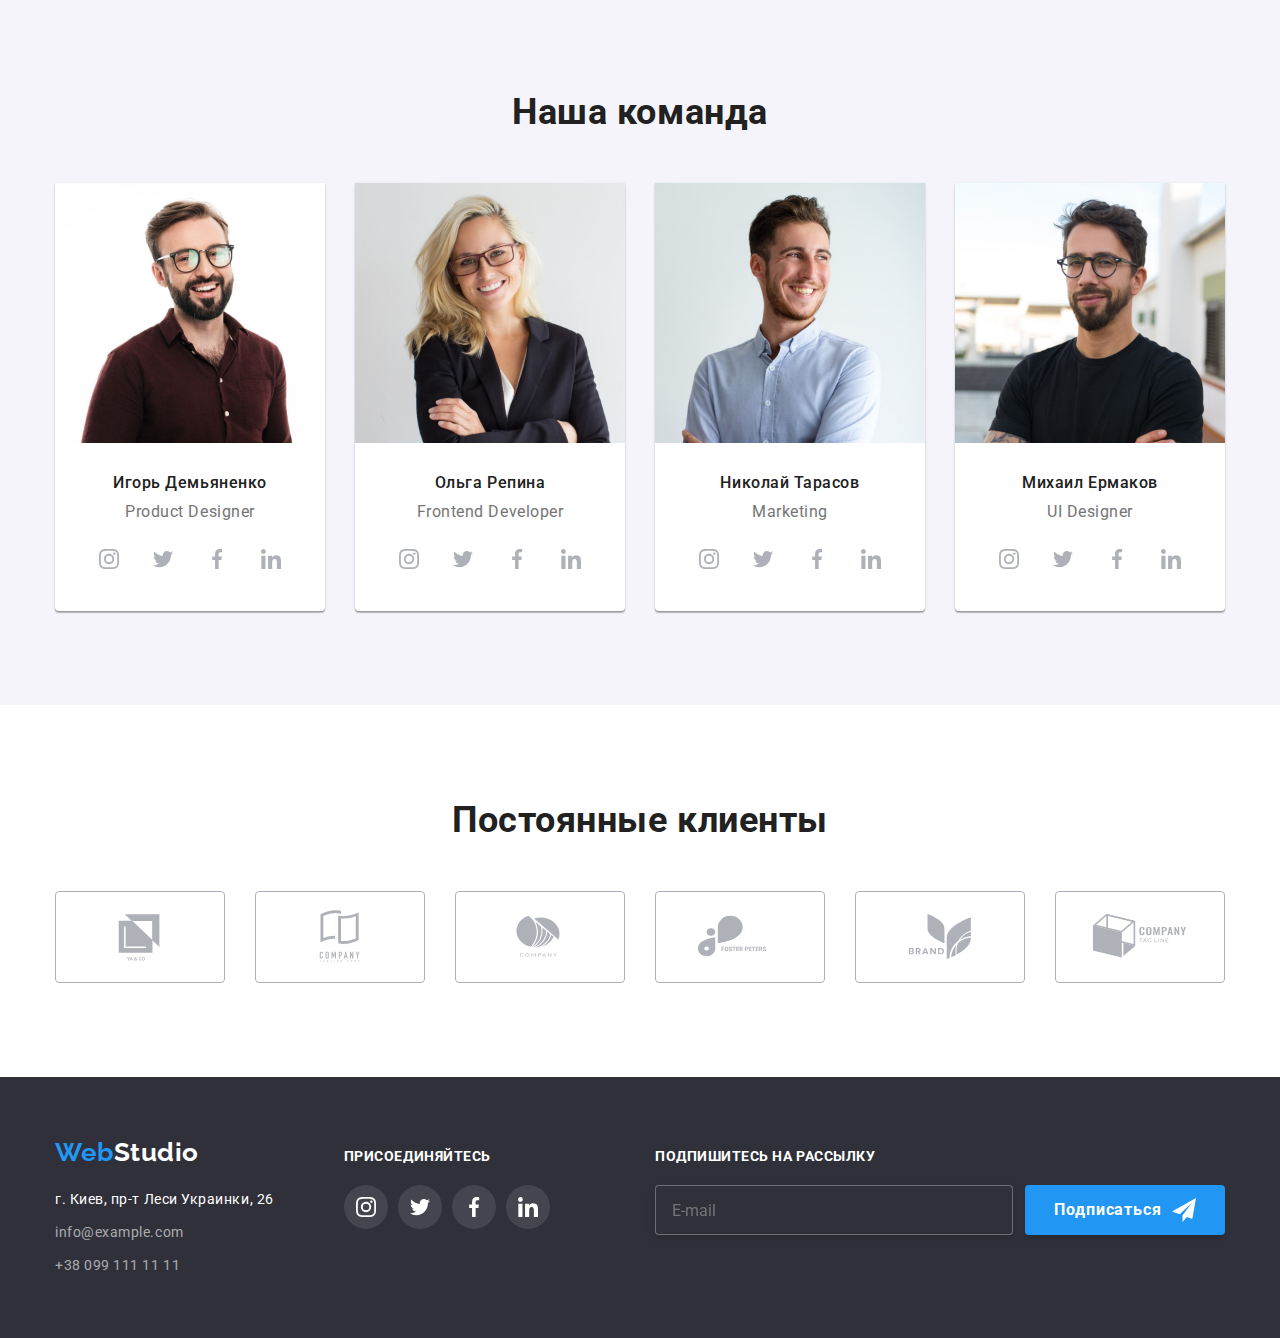
==== commit 7a9791b9: "Structure SASS" ====
--- a/index.html
+++ b/index.html
@@ -11,10 +11,10 @@
       href="https://fonts.googleapis.com/css2?family=Raleway:wght@700&family=Roboto:wght@400;500;700;900&display=swap"
       rel="stylesheet"
     />
-    <!-- <link
+    <link
       rel="stylesheet"
       href="https://cdnjs.cloudflare.com/ajax/libs/modern-normalize/1.1.0/modern-normalize.min.css"
-    /> -->
+    />
     <!-- <link rel="stylesheet" href="./css/styles.css" /> -->
     <link rel="stylesheet" href="./css/main.min.css" />
   </head>
@@ -431,7 +431,7 @@
     </footer>
     <!-- Модальное окно -->
     <div class="backdrop is-hidden" data-modal>
-      <div class="modal__wrapper">
+      <div class="modal">
         <button class="modal__button" type="button" data-modal-close>
           <svg width="11" height="11">
             <use href="./images/icons/icons.svg#modal"></use>
--- a/css/styles.css
+++ b/css/styles.css
@@ -241,7 +241,7 @@
 
 /* Кнопка */
 
-.button {
+/* .button {
   transition: color var(--anim-duration) var(--cubic),
     background-color var(--anim-duration) var(--cubic);
 
@@ -270,9 +270,9 @@
 
   color: var(--primary-white-color);
   background-color: var(--accent-color);
-}
-
-.hero__button {
+} */
+
+/* .hero__button {
   transition: color var(--anim-duration) var(--cubic),
     background-color var(--anim-duration) var(--cubic);
 
@@ -298,11 +298,11 @@
 .hero__button:hover,
 .hero__button:focus {
   background-color: #188ce8;
-}
+} */
 
 /* Секция преимущества */
 
-.section {
+/* .section {
   padding-top: var(--secondary-item-size);
   padding-bottom: var(--secondary-item-size);
 
@@ -352,11 +352,11 @@
   line-height: 1.71;
 
   color: var(--primary-text-color);
-}
+} */
 
 /* Секция род деятельности */
 
-.work {
+/* .work {
   padding-top: 0;
 }
 
@@ -401,11 +401,11 @@
 
   color: var(--primary-white-color);
   background-color: rgba(47, 48, 58, 0.8);
-}
+} */
 
 /* Секция команда */
 
-.team {
+/* .team {
   background-color: var(--bgc-secondary-color);
 }
 
@@ -493,11 +493,11 @@
 .social-links__link:hover .team__social-links,
 .social-links__link:focus .team__social-links {
   fill: var(--primary-white-color);
-}
+} */
 
 /* Секция постоянные клиенты */
 
-.clients__list {
+/* .clients__list {
   display: flex;
   margin-top: 50px;
 }
@@ -540,11 +540,11 @@
 .clients__link:hover .clients__logo,
 .clients__link:focus .clients__logo {
   fill: var(--accent-color);
-}
+} */
 
 /* Футер */
 
-.footer {
+/* .footer {
   padding-top: 60px;
   padding-bottom: 60px;
 
@@ -581,9 +581,9 @@
 .address__link:hover,
 .address__link:focus {
   color: var(--accent-color);
-}
-
-.join {
+} */
+
+/* .join {
   margin-left: 70px;
 }
 
@@ -627,9 +627,9 @@
 
 .join__icon {
   fill: var(--primary-white-color);
-}
-
-.form-sub {
+} */
+
+/* .form-sub {
   display: flex;
   margin-left: auto;
 }
@@ -705,11 +705,11 @@
   margin-left: 10px;
 
   fill: var(--primary-white-color);
-}
+} */
 
 /* Модальное окно */
 
-.backdrop {
+/* .backdrop {
   position: fixed;
   top: 0;
   left: 50%;
@@ -732,7 +732,7 @@
   pointer-events: none;
 }
 
-.modal__wrapper {
+.modal {
   position: absolute;
   top: 50%;
   left: 50%;
@@ -766,9 +766,9 @@
 .modal__button:hover,
 .modal__button:focus {
   fill: var(--accent-color);
-}
-
-.modal-form {
+} */
+
+/* .modal-form {
   display: flex;
   flex-direction: column;
   padding: 40px;
@@ -831,9 +831,9 @@
 .modal-form__input:hover + .modal-form__icon,
 .modal-form__input:focus + .modal-form__icon {
   fill: var(--accent-color);
-}
-
-.textarea {
+} */
+
+/* .textarea {
   display: grid;
 }
 
@@ -861,9 +861,9 @@
   letter-spacing: 0.01em;
 
   color: rgba(117, 117, 117, 0.5);
-}
-
-.checkbox {
+} */
+
+/* .checkbox {
   position: relative;
 
   margin-top: 20px;
@@ -926,22 +926,22 @@
   text-decoration: underline;
 
   color: var(--accent-color);
-}
-
-.modal-form__button {
+} */
+
+/* .modal-form__button {
   margin-top: 30px;
   margin-left: auto;
   margin-right: auto;
 
   line-height: 1.88;
   letter-spacing: 0.06em;
-}
+} */
 
 /* Cтили для страницы портфолио */
 
 /* Кнопка */
 
-.btn {
+/* .btn {
   display: flex;
   justify-content: center;
 }
@@ -953,11 +953,11 @@
 .btn__item {
   transition: box-shadow var(--anim-duration) var(--cubic), color var(--anim-duration) var(--cubic),
     background-color var(--anim-duration) var(--cubic);
-}
+} */
 
 /* Секция портфолио */
 
-.portfolio {
+/* .portfolio {
   display: flex;
   flex-wrap: wrap;
   margin-top: 50px;
@@ -1039,4 +1039,4 @@
   line-height: 1.87;
 
   color: var(--primary-text-color);
-}
+} */
--- a/css/main.min.css
+++ b/css/main.min.css
@@ -1,7 +1,2 @@
-/*! modern-normalize v1.1.0 | MIT License | https://github.com/sindresorhus/modern-normalize */*,::before,::after{box-sizing:border-box}html{line-height:1.15;-webkit-text-size-adjust:100%;-moz-tab-size:4;tab-size:4}body{margin:0;font-family:system-ui,-apple-system,"Segoe UI",Roboto,Helvetica,Arial,sans-serif,"Apple Color Emoji","Segoe UI Emoji"}hr{height:0;color:inherit}abbr[title]{text-decoration:underline dotted}b,strong{font-weight:bolder}code,kbd,samp,pre{font-family:ui-monospace,- SFMono-Regular,- Consolas,- 'Liberation Mono',- Menlo,- monospace;font-size:1em}small{font-size:80%}sub,sup{font-size:75%;line-height:0;position:relative;vertical-align:baseline}sub{bottom:-0.25em}sup{top:-0.5em}table{text-indent:0;border-color:inherit}button,input,optgroup,select,textarea{font-family:inherit;font-size:100%;line-height:1.15;margin:0}button,select{text-transform:none}button,[type='button'],[type='reset'],[type='submit']{-webkit-appearance:button}::-moz-focus-inner{border-style:none;padding:0}:-moz-focusring{outline:1px dotted ButtonText}:-moz-ui-invalid{box-shadow:none}legend{padding:0}progress{vertical-align:baseline}::-webkit-inner-spin-button,::-webkit-outer-spin-button{height:auto}[type='search']{-webkit-appearance:textfield;outline-offset:-2px}::-webkit-search-decoration{-webkit-appearance:none}::-webkit-file-upload-button{-webkit-appearance:button;font:inherit}summary{display:list-item}.visually-hidden{position:absolute;white-space:nowrap;width:1px;height:1px;overflow:hidden;border:0;padding:0;clip:rect(0 0 0 0);clip-path:inset(50%);margin:-1px}h1,h2,h3,h4,h5,h6,p,ul{margin-top:0;margin-bottom:0}.list{padding-left:0;list-style:none}[href]{text-decoration:none}img{display:block;max-width:100%;height:auto}body{font-family:"Roboto",sans-serif;font-size:18px;line-height:1.67;letter-spacing:0.03em;color:#757575;background-color:#fff}.container{margin-right:auto;margin-left:auto;padding-left:15px;padding-right:15px;width:1200px}.header{border-bottom-width:1px;border-bottom-style:solid;border-bottom-color:#ececec;background-color:#fff}.heder__container{display:flex;align-items:center}.logo{margin-right:93px;font-family:"Raleway",sans-serif;font-weight:700;font-size:26px;line-height:1.19;color:#2196f3}.nav__logo{color:#000}.footer__logo{display:block;margin-right:0}.logo__inverse{color:#fff}.nav{display:flex;align-items:center}.nav__list{display:flex;font-weight:500;font-size:14px;line-height:1.14;letter-spacing:0.02em}.nav__link{position:relative;transition:color 250ms cubic-bezier(0.4, 0, 0.2, 1);display:block;padding:32px 0;color:#212121}.nav__item:not(:last-child){margin-right:50px}.nav__page{color:#2196f3}.nav__page::after{content:'';position:absolute;bottom:-1px;left:0;display:block;width:100%;height:4px;border-radius:2px;background-color:#2196f3}.nav__link:hover,.nav__link:focus{color:#2196f3}.contacts{display:flex;margin-left:auto;align-items:center;font-weight:500;font-size:14px;line-height:1.14}.contacts__item:first-child{margin-right:50px}.contacts__link{transition:color 250ms cubic-bezier(0.4, 0, 0.2, 1);display:flex;align-items:center;padding:32px 0;color:#757575}.contacts__link:hover,.contacts__link:focus{color:#2196f3}.contacts__icon{margin-right:10px;fill:currentColor}.hero{margin-left:auto;margin-right:auto;padding-top:200px;padding-bottom:200px;max-width:1600px;height:600px;background-color:#2f303a;background-image:linear-gradient(to right, rgba(47,48,58,0.4), rgba(47,48,58,0.4)),url(../images/hero.jpg);background-position:center;background-size:cover;background-repeat:no-repeat}.hero__title{font-weight:900;font-size:44px;line-height:1.36;text-align:center;letter-spacing:0.06em;color:#fff}
+.visually-hidden{position:absolute;white-space:nowrap;width:1px;height:1px;overflow:hidden;border:0;padding:0;clip:rect(0 0 0 0);clip-path:inset(50%);margin:-1px}h1,h2,h3,h4,h5,h6,p,ul{margin-top:0;margin-bottom:0}.list{padding-left:0;list-style:none}[href]{text-decoration:none}img{display:block;max-width:100%;height:auto}body{font-family:"Roboto",sans-serif;font-size:18px;line-height:1.67;letter-spacing:0.03em;color:#757575;background-color:#ffffff}.container{margin-right:auto;margin-left:auto;padding-left:15px;padding-right:15px;width:1200px}.header{border-bottom-width:1px;border-bottom-style:solid;border-bottom-color:#ececec;background-color:#ffffff}.heder__container{display:flex;align-items:center}.container{margin-right:auto;margin-left:auto;padding-left:15px;padding-right:15px;width:1200px}.logo{margin-right:93px;font-family:"Raleway",sans-serif;font-weight:700;font-size:26px;line-height:1.19;color:#2196f3}.nav__logo{color:#000000}.footer__logo{display:block;margin-right:0}.logo__inverse{color:#ffffff}.nav{display:flex;align-items:center}.nav__list{display:flex;font-weight:500;font-size:14px;line-height:1.14;letter-spacing:0.02em}.nav__link{position:relative;transition:color 250ms cubic-bezier(0.4, 0, 0.2, 1);display:block;padding:32px 0;color:#212121}.nav__item:not(:last-child){margin-right:50px}.nav__page{color:#2196f3}.nav__page::after{content:'';position:absolute;bottom:-1px;left:0;display:block;width:100%;height:4px;border-radius:2px;background-color:#2196f3}.nav__link:hover,.nav__link:focus{color:#2196f3}.contacts{display:flex;margin-left:auto;align-items:center;font-weight:500;font-size:14px;line-height:1.14}.contacts__item:first-child{margin-right:50px}.contacts__link{transition:color 250ms cubic-bezier(0.4, 0, 0.2, 1);display:flex;align-items:center;padding:32px 0;color:#757575}.contacts__link:hover,.contacts__link:focus{color:#2196f3}.contacts__icon{margin-right:10px;fill:currentColor}.hero{margin-left:auto;margin-right:auto;padding-top:200px;padding-bottom:200px;max-width:1600px;height:600px;background-color:#2f303a;background-image:linear-gradient(to right, rgba(47,48,58,0.4), rgba(47,48,58,0.4)),url(../images/hero.jpg);background-position:center;background-size:cover;background-repeat:no-repeat}.hero__title{font-weight:900;font-size:44px;line-height:1.36;text-align:center;letter-spacing:0.06em;text-transform:uppercase;color:#ffffff}.button{transition:color 250ms cubic-bezier(0.4, 0, 0.2, 1),background-color 250ms cubic-bezier(0.4, 0, 0.2, 1);display:block;padding:0;padding:6px 22px;font-family:inherit;font-weight:500;font-size:16px;line-height:1.62;text-align:center;cursor:pointer;border:none;border-radius:4px;color:#212121;background-color:#f5f4fa}.button:hover,.button:focus{box-shadow:0px 3px 1px rgba(0,0,0,0.1),0px 1px 2px rgba(0,0,0,0.08),0px 2px 2px rgba(0,0,0,0.12);color:#ffffff;background-color:#2196f3}.hero__button{transition:color 250ms cubic-bezier(0.4, 0, 0.2, 1),background-color 250ms cubic-bezier(0.4, 0, 0.2, 1);display:flex;margin-top:30px;margin-right:auto;margin-left:auto;padding:10px 32px;font-weight:700;font-size:16px;line-height:1.87;letter-spacing:0.06em;border-radius:4px;cursor:pointer;box-shadow:0px 4px 4px rgba(0,0,0,0.15);color:#ffffff;background-color:#2196f3}.hero__button:hover,.hero__button:focus{background-color:#188ce8}.section{padding-top:94px;padding-bottom:94px;background-color:#ffffff}.section__list{display:flex}.section__item{padding:0}.section__item:not(:last-child),.team__img:not(:last-child){margin-right:30px}.section__wrapper{display:flex;align-items:center;justify-content:center;width:270px;height:120px;border-radius:4px;background-color:#f5f4fa}.section__title{margin-top:30px;font-weight:700;font-size:14px;line-height:1.14;text-transform:uppercase;color:#212121}.section__text{margin-top:10px;font-size:14px;line-height:1.71;color:#757575}.work{padding-top:0}.title{font-weight:700;font-size:36px;line-height:1.17;text-align:center;color:#212121}.work__list{display:flex;justify-content:space-between;margin-top:50px}.work__list:last-child{padding-right:0}.work__thumb{position:relative}.work__text{position:absolute;left:0;bottom:0;width:100%;height:70px;display:flex;align-items:center;justify-content:center;font-weight:700;font-size:14px;line-height:1.14;text-align:center;color:#ffffff;background-color:rgba(47,48,58,0.8)}.team{background-color:#f5f4fa}.team__list{display:flex;margin-top:50px}.team__item{border-radius:0px 0px 4px 4px;box-shadow:0px 1px 3px rgba(0,0,0,0.12),0px 1px 1px rgba(0,0,0,0.14),0px 2px 1px rgba(0,0,0,0.2);background-color:#ffffff}.team__item:not(:last-child){margin-right:30px}.team__wrapper{padding-top:30px;padding-bottom:30px}.team__title{font-weight:500;font-size:16px;line-height:1.19;text-align:center;color:#212121}.team__text{margin-top:10px;font-size:16px;line-height:1.19;text-align:center;color:#757575}.social-links{display:flex;justify-content:center;margin-top:16px}.social-links__item:not(:last-child){margin-right:10px}.social-links__link{transition:background-color 250ms cubic-bezier(0.4, 0, 0.2, 1);display:flex;justify-content:center;align-items:center;width:44px;height:44px;border-radius:50%}.social-links__link:hover,.social-links__link:focus{background-color:#2196f3}.team__social-links{transition:fill 250ms cubic-bezier(0.4, 0, 0.2, 1);background-size:20px;background-position:center;fill:#afb1b8}.team__social-links:not(:last-child){margin-right:10px}.social-links__link:hover .team__social-links,.social-links__link:focus .team__social-links{fill:#ffffff}.clients__list{display:flex;margin-top:50px}.clients__item{width:170px;height:92px}.clients__item:not(:last-child){margin-right:30px}.clients__link{transition:border 250ms cubic-bezier(0.4, 0, 0.2, 1);display:flex;align-items:center;justify-content:center;width:100%;height:100%;border:1px solid #afb1b8;border-radius:4px}.clients__link:hover,.clients__link:focus{border:1px solid #2196f3;fill:#2196f3}.clients__logo{transition:fill 250ms cubic-bezier(0.4, 0, 0.2, 1);fill:#afb1b8}.clients__link:hover .clients__logo,.clients__link:focus .clients__logo{fill:#2196f3}.footer{padding-top:60px;padding-bottom:60px;background-color:#2f303a}.footer-container{display:flex;align-items:baseline}.address{margin-top:20px;font-style:normal;font-size:14px;line-height:1.71}.address__contacts:not(:first-child){margin-top:9px}.address__item{color:#ffffff}.address__link{transition:color 250ms cubic-bezier(0.4, 0, 0.2, 1);color:rgba(255,255,255,0.6)}.address__link:hover,.address__link:focus{color:#2196f3}.join{margin-left:70px}.text-title{margin-bottom:20px;font-weight:700;font-size:14px;line-height:1.14;color:#ffffff}.join__list{display:inline-flex}.join__item:not(:last-child){margin-right:10px}.join__link{transition:color 250ms cubic-bezier(0.4, 0, 0.2, 1),background-color 250ms cubic-bezier(0.4, 0, 0.2, 1);display:flex;justify-content:center;align-items:center;width:44px;height:44px;border-radius:50%;background:rgba(255,255,255,0.1)}.join__link:hover,.join__link:focus{background-color:#2196f3}.join__icon{fill:#ffffff}.form-sub{display:flex;margin-left:auto}.form-sub__container{display:flex;flex-direction:column}.form-sub__join{display:inline-flex}.form-sub__input{display:flex;align-items:baseline;padding-left:16px;width:358px;height:50px;border:1px solid rgba(255,255,255,0.3);border-radius:4px;filter:drop-shadow(0px 4px 4px rgba(0,0,0,0.15));color:#ffffff;background-color:#2f303a}.form-sub__input:placeholder-shown{font-size:16px;line-height:1.25;color:rgba(255,255,255,0.6)}.form-sub__button{display:flex;align-items:flex-end;margin-left:12px}.form-sub__btn{transition:background-color 250ms cubic-bezier(0.4, 0, 0.2, 1);display:flex;align-items:center;justify-content:center;width:200px;height:50px;font-weight:700;font-size:16px;line-height:1.88;letter-spacing:0.06em;border:transparent;border-radius:4px;cursor:pointer;box-shadow:0px 4px 4px rgba(0,0,0,0.15);color:#ffffff;background-color:#2196f3}.form-sub__btn:hover,.form-sub__btn:focus{background-color:#188ce8}.form-sub__icon{margin-left:10px;fill:#ffffff}.backdrop{position:fixed;top:0;left:50%;transform:translateX(-50%);transition:opacity 250ms cubic-bezier(0.4, 0, 0.2, 1),visibility 250ms cubic-bezier(0.4, 0, 0.2, 1);opacity:1;visibility:visible;pointer-events:initial;width:100vw;height:100vh;background-color:rgba(0,0,0,0.2)}.backdrop.is-hidden{opacity:0;visibility:hidden;pointer-events:none}.modal{position:absolute;top:50%;left:50%;transform:translate(-50%, -50%);width:528px;height:581px;box-shadow:0px 1px 3px rgba(0,0,0,0.12),0px 1px 1px rgba(0,0,0,0.14),0px 2px 1px rgba(0,0,0,0.2);border-radius:4px;background-color:#ffffff}.modal__button{position:absolute;top:8px;right:8px;width:30px;height:30px;transition:fill 250ms cubic-bezier(0.4, 0, 0.2, 1);cursor:pointer;border-radius:50%;border:1px solid rgba(0,0,0,0.1);color:#000000;background-color:#ffffff}.modal__button:hover,.modal__button:focus{fill:#2196f3}.modal-form{display:flex;flex-direction:column;padding:40px}.modal-form__title{margin-bottom:12px;font-size:20px;line-height:1.15;text-align:center;color:#212121}.modal-form__box{margin-bottom:10px}.modal-form__label{display:flex;margin-bottom:4px;font-size:12px;line-height:1.17;letter-spacing:0.01em;color:#757575}.modal-form__item{position:relative}.modal-form__input{transition:border-color 250ms cubic-bezier(0.4, 0, 0.2, 1);padding-left:42px;width:448px;height:40px;outline:transparent;border:1px solid rgba(33,33,33,0.2);border-radius:4px}.modal-form__input:hover,.modal-form__input:focus{border-color:#2196f3}.modal-form__icon{position:absolute;top:50%;left:15px;transform:translateY(-50%);transition:fill 250ms cubic-bezier(0.4, 0, 0.2, 1)}.modal-form__input:hover+.modal-form__icon,.modal-form__input:focus+.modal-form__icon{fill:#2196f3}.modal-form__button{margin-top:30px;margin-left:auto;margin-right:auto;line-height:1.88;letter-spacing:0.06em}.textarea{display:grid}.textarea__item{transition:border-color 250ms cubic-bezier(0.4, 0, 0.2, 1);padding:12px 16px;width:448px;height:120px;resize:none;outline:transparent;border:1px solid rgba(33,33,33,0.2);border-radius:4px}.textarea__item:hover,.textarea__item:focus{border-color:#2196f3}.textarea__item::placeholder{font-size:12px;line-height:1.17;letter-spacing:0.01em;color:rgba(117,117,117,0.5)}.checkbox{position:relative;margin-top:20px;font-size:14px;line-height:1.71;color:#757575}.checkbox__label{display:flex;align-items:center;justify-content:center}.checkbox__item{position:relative;transition:border-color 250ms cubic-bezier(0.4, 0, 0.2, 1),box-shadow 250ms cubic-bezier(0.4, 0, 0.2, 1),background-color 250ms cubic-bezier(0.4, 0, 0.2, 1);display:inline-block;margin-right:7px;width:16px;height:15px;border:2px solid #212121;border-radius:4px;box-shadow:0px 4px 4px rgba(0,0,0,0.25)}.checkbox__input:checked+.checkbox__item{box-shadow:none;border-color:#2196f3;background-color:#2196f3}.checkbox__icon{transition:fill 250ms cubic-bezier(0.4, 0, 0.2, 1),opacity 250ms cubic-bezier(0.4, 0, 0.2, 1);position:absolute;top:50%;left:0;transform:translateY(-50%);padding:1px;border-radius:4px;opacity:0}.checkbox__input:checked+.checkbox__item>.checkbox__icon{opacity:1;fill:#ffffff}.checkbox__link{text-decoration:underline;color:#2196f3}
 /*# sourceMappingURL=main.min.css.map */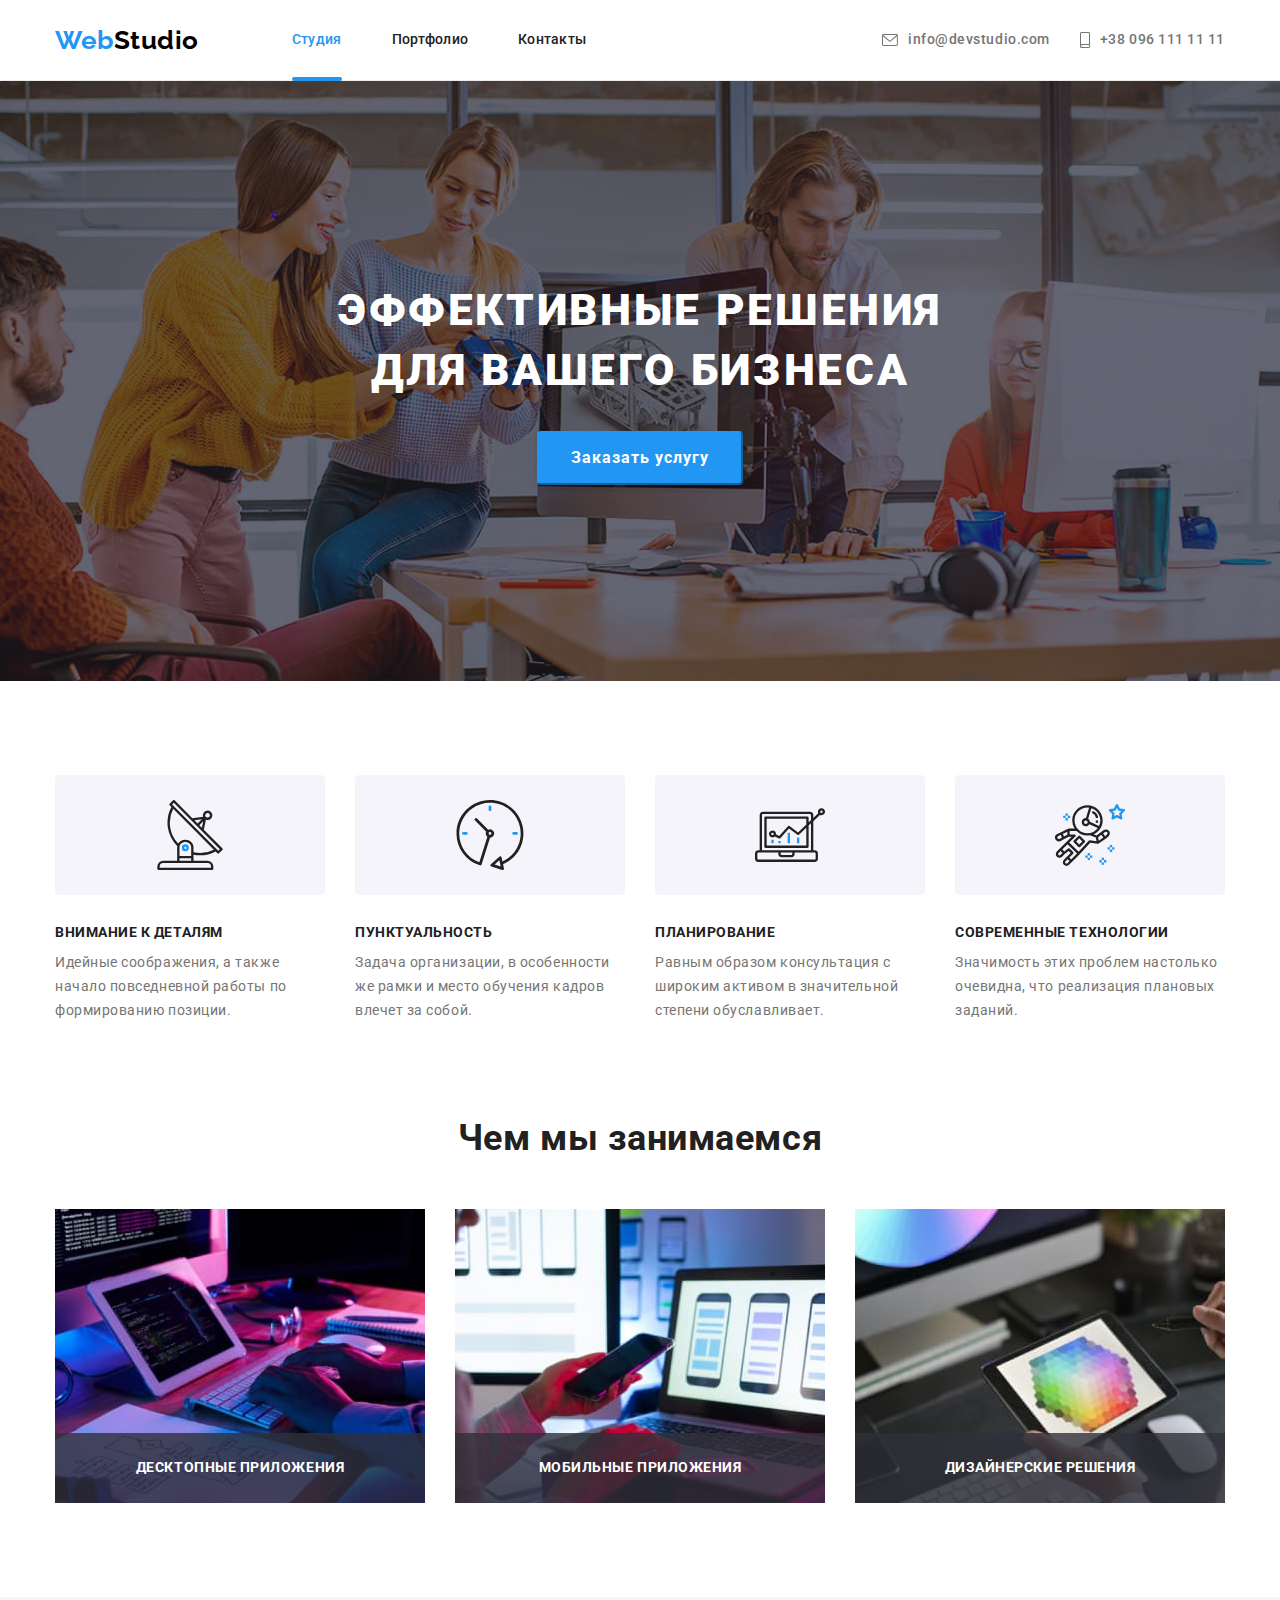
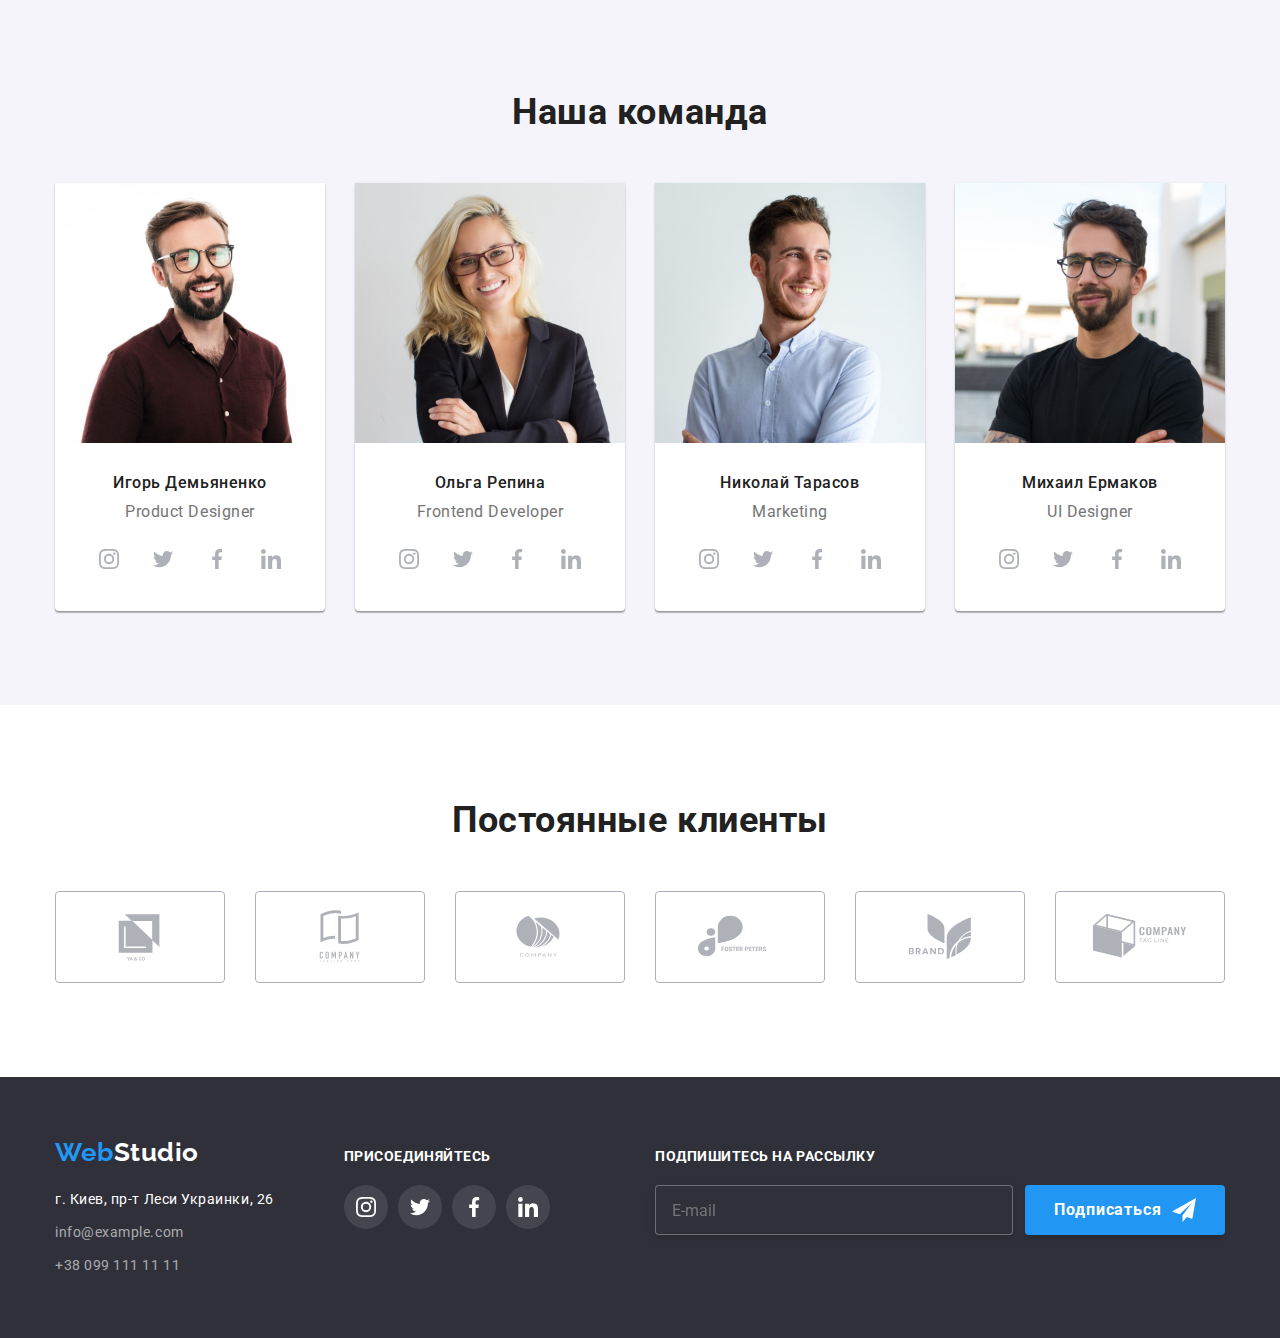
==== commit bc735835: "SASS" ====
--- a/index.html
+++ b/index.html
@@ -21,10 +21,10 @@
   <body>
     <!--Шапка сайтa-->
     <header class="header">
-      <div class="heder__container container">
+      <div class="heder__container">
         <nav class="nav">
           <a class="logo" href="./index.html">Web<span class="nav__logo">Studio</span></a>
-          <ul class="nav__list list">
+          <ul class="nav__list">
             <li class="nav__item"><a class="nav__link nav__page" href="">Студия</a></li>
             <li class="nav__item">
               <a class="nav__link" href="./portfolio.html">Портфолио</a>
@@ -32,7 +32,7 @@
             <li class="nav__item"><a class="nav__link" href="">Контакты</a></li>
           </ul>
         </nav>
-        <ul class="contacts list">
+        <ul class="contacts">
           <li class="contacts__item">
             <a class="contacts__link" href="mailto:info@devstudio.com">
               <svg class="contacts__icon" width="16" height="12">
@@ -55,16 +55,16 @@
     <main>
       <!--Предложение услуги-->
       <section class="hero">
-        <div class="container">
+        <div>
           <h1 class="hero__title">Эффективные решения <br />для вашего бизнеса</h1>
-          <button class="hero__button button" type="button" data-modal-open>Заказать услугу</button>
+          <button class="hero__button" type="button" data-modal-open>Заказать услугу</button>
         </div>
       </section>
       <!--Преимущества-->
       <section class="section">
-        <div class="container">
+        <div class="section__box">
           <h2 class="visually-hidden" aria-hidden="true" tabindex="-1">Преимущества</h2>
-          <ul class="section__list list">
+          <ul class="section__list">
             <li class="section__item">
               <div class="section__wrapper">
                 <svg width="70" height="70">
@@ -113,10 +113,10 @@
         </div>
       </section>
       <!--Род деятельности-->
-      <section class="work section">
-        <div class="container">
-          <h2 class="title">Чем мы занимаемся</h2>
-          <ul class="work__list list">
+      <section class="work">
+        <div class="work_box">
+          <h2 class="work__title">Чем мы занимаемся</h2>
+          <ul class="work__list">
             <li class="work__item">
               <div class="work__thumb">
                 <img src="./images/occupation/box1.jpg" alt="Програмирование" width="370" />
@@ -147,16 +147,16 @@
         </div>
       </section>
       <!--Команда-->
-      <section class="team section">
-        <div class="container">
-          <h2 class="title">Наша команда</h2>
-          <ul class="team__list list">
+      <section class="team">
+        <div class="team__box">
+          <h2 class="team__main-title">Наша команда</h2>
+          <ul class="team__list">
             <li class="team__item">
               <img src="./images/team/team1.jpg" alt="Портрет" width="270" />
               <div class="team__wrapper">
                 <h3 class="team__title">Игорь Демьяненко</h3>
                 <p class="team__text">Product Designer</p>
-                <ul class="social-links list">
+                <ul class="social-links">
                   <li class="social-links__item">
                     <a class="social-links__link" href="">
                       <svg class="team__social-links" width="20" height="20">
@@ -193,7 +193,7 @@
               <div class="team__wrapper">
                 <h3 class="team__title">Ольга Репина</h3>
                 <p class="team__text">Frontend Developer</p>
-                <ul class="social-links list">
+                <ul class="social-links">
                   <li class="social-links__item">
                     <a class="social-links__link" href="">
                       <svg class="team__social-links" width="20" height="20">
@@ -230,7 +230,7 @@
               <div class="team__wrapper">
                 <h3 class="team__title">Николай Тарасов</h3>
                 <p class="team__text">Marketing</p>
-                <ul class="social-links list">
+                <ul class="social-links">
                   <li class="social-links__item">
                     <a class="social-links__link" href="">
                       <svg class="team__social-links" width="20" height="20">
@@ -267,7 +267,7 @@
               <div class="team__wrapper">
                 <h3 class="team__title">Михаил Ермаков</h3>
                 <p class="team__text">UI Designer</p>
-                <ul class="social-links list">
+                <ul class="social-links">
                   <li class="social-links__item">
                     <a class="social-links__link" href="">
                       <svg class="team__social-links" width="20" height="20">
@@ -303,10 +303,10 @@
         </div>
       </section>
       <!-- Постоянные клиенты -->
-      <section class="clients section">
-        <div class="container">
-          <h2 class="title">Постоянные клиенты</h2>
-          <ul class="clients__list list">
+      <section class="clients">
+        <div class="clients__box">
+          <h2 class="clients__title">Постоянные клиенты</h2>
+          <ul class="clients__list">
             <li class="clients__item">
               <a class="clients__link" href="">
                 <svg class="clients__logo" width="106" height="60">
@@ -355,13 +355,13 @@
     </main>
     <!--Футер-->
     <footer class="footer">
-      <div class="footer-container container">
+      <div class="footer-container">
         <div>
-          <a href="./index.html" class="footer__logo logo"
+          <a href="./index.html" class="footer__logo"
             >Web<span class="logo__inverse">Studio</span></a
           >
-          <address class="address">
-            <ul class="list">
+          <address>
+            <ul class="address">
               <li class="address__contacts">
                 <a class="address__item" href="">г. Киев, пр-т Леси Украинки, 26</a>
               </li>
@@ -479,11 +479,10 @@
           <div class="checkbox">
             <label class="checkbox__label">
               <input class="checkbox__input visually-hidden" type="checkbox" name="agreement" />
-              <span class="checkbox__item"
-                ><svg class="checkbox__icon" width="14" height="11">
-                  <use href="./images/icons/icons.svg#sign"></use>
-                </svg>
-              </span>
+              <span class="checkbox__item"></span>
+              <svg class="checkbox__icon" width="14" height="11">
+                <use href="./images/icons/icons.svg#sign"></use>
+              </svg>
               Соглашаюсь с рассылкой и принимаю
               <span><a class="checkbox__link" href="">Условия договора</a></span>
             </label>
--- a/css/main.min.css
+++ b/css/main.min.css
@@ -1,2 +1,2 @@
-.visually-hidden{position:absolute;white-space:nowrap;width:1px;height:1px;overflow:hidden;border:0;padding:0;clip:rect(0 0 0 0);clip-path:inset(50%);margin:-1px}h1,h2,h3,h4,h5,h6,p,ul{margin-top:0;margin-bottom:0}.list{padding-left:0;list-style:none}[href]{text-decoration:none}img{display:block;max-width:100%;height:auto}body{font-family:"Roboto",sans-serif;font-size:18px;line-height:1.67;letter-spacing:0.03em;color:#757575;background-color:#ffffff}.container{margin-right:auto;margin-left:auto;padding-left:15px;padding-right:15px;width:1200px}.header{border-bottom-width:1px;border-bottom-style:solid;border-bottom-color:#ececec;background-color:#ffffff}.heder__container{display:flex;align-items:center}.container{margin-right:auto;margin-left:auto;padding-left:15px;padding-right:15px;width:1200px}.logo{margin-right:93px;font-family:"Raleway",sans-serif;font-weight:700;font-size:26px;line-height:1.19;color:#2196f3}.nav__logo{color:#000000}.footer__logo{display:block;margin-right:0}.logo__inverse{color:#ffffff}.nav{display:flex;align-items:center}.nav__list{display:flex;font-weight:500;font-size:14px;line-height:1.14;letter-spacing:0.02em}.nav__link{position:relative;transition:color 250ms cubic-bezier(0.4, 0, 0.2, 1);display:block;padding:32px 0;color:#212121}.nav__item:not(:last-child){margin-right:50px}.nav__page{color:#2196f3}.nav__page::after{content:'';position:absolute;bottom:-1px;left:0;display:block;width:100%;height:4px;border-radius:2px;background-color:#2196f3}.nav__link:hover,.nav__link:focus{color:#2196f3}.contacts{display:flex;margin-left:auto;align-items:center;font-weight:500;font-size:14px;line-height:1.14}.contacts__item:first-child{margin-right:50px}.contacts__link{transition:color 250ms cubic-bezier(0.4, 0, 0.2, 1);display:flex;align-items:center;padding:32px 0;color:#757575}.contacts__link:hover,.contacts__link:focus{color:#2196f3}.contacts__icon{margin-right:10px;fill:currentColor}.hero{margin-left:auto;margin-right:auto;padding-top:200px;padding-bottom:200px;max-width:1600px;height:600px;background-color:#2f303a;background-image:linear-gradient(to right, rgba(47,48,58,0.4), rgba(47,48,58,0.4)),url(../images/hero.jpg);background-position:center;background-size:cover;background-repeat:no-repeat}.hero__title{font-weight:900;font-size:44px;line-height:1.36;text-align:center;letter-spacing:0.06em;text-transform:uppercase;color:#ffffff}.button{transition:color 250ms cubic-bezier(0.4, 0, 0.2, 1),background-color 250ms cubic-bezier(0.4, 0, 0.2, 1);display:block;padding:0;padding:6px 22px;font-family:inherit;font-weight:500;font-size:16px;line-height:1.62;text-align:center;cursor:pointer;border:none;border-radius:4px;color:#212121;background-color:#f5f4fa}.button:hover,.button:focus{box-shadow:0px 3px 1px rgba(0,0,0,0.1),0px 1px 2px rgba(0,0,0,0.08),0px 2px 2px rgba(0,0,0,0.12);color:#ffffff;background-color:#2196f3}.hero__button{transition:color 250ms cubic-bezier(0.4, 0, 0.2, 1),background-color 250ms cubic-bezier(0.4, 0, 0.2, 1);display:flex;margin-top:30px;margin-right:auto;margin-left:auto;padding:10px 32px;font-weight:700;font-size:16px;line-height:1.87;letter-spacing:0.06em;border-radius:4px;cursor:pointer;box-shadow:0px 4px 4px rgba(0,0,0,0.15);color:#ffffff;background-color:#2196f3}.hero__button:hover,.hero__button:focus{background-color:#188ce8}.section{padding-top:94px;padding-bottom:94px;background-color:#ffffff}.section__list{display:flex}.section__item{padding:0}.section__item:not(:last-child),.team__img:not(:last-child){margin-right:30px}.section__wrapper{display:flex;align-items:center;justify-content:center;width:270px;height:120px;border-radius:4px;background-color:#f5f4fa}.section__title{margin-top:30px;font-weight:700;font-size:14px;line-height:1.14;text-transform:uppercase;color:#212121}.section__text{margin-top:10px;font-size:14px;line-height:1.71;color:#757575}.work{padding-top:0}.title{font-weight:700;font-size:36px;line-height:1.17;text-align:center;color:#212121}.work__list{display:flex;justify-content:space-between;margin-top:50px}.work__list:last-child{padding-right:0}.work__thumb{position:relative}.work__text{position:absolute;left:0;bottom:0;width:100%;height:70px;display:flex;align-items:center;justify-content:center;font-weight:700;font-size:14px;line-height:1.14;text-align:center;color:#ffffff;background-color:rgba(47,48,58,0.8)}.team{background-color:#f5f4fa}.team__list{display:flex;margin-top:50px}.team__item{border-radius:0px 0px 4px 4px;box-shadow:0px 1px 3px rgba(0,0,0,0.12),0px 1px 1px rgba(0,0,0,0.14),0px 2px 1px rgba(0,0,0,0.2);background-color:#ffffff}.team__item:not(:last-child){margin-right:30px}.team__wrapper{padding-top:30px;padding-bottom:30px}.team__title{font-weight:500;font-size:16px;line-height:1.19;text-align:center;color:#212121}.team__text{margin-top:10px;font-size:16px;line-height:1.19;text-align:center;color:#757575}.social-links{display:flex;justify-content:center;margin-top:16px}.social-links__item:not(:last-child){margin-right:10px}.social-links__link{transition:background-color 250ms cubic-bezier(0.4, 0, 0.2, 1);display:flex;justify-content:center;align-items:center;width:44px;height:44px;border-radius:50%}.social-links__link:hover,.social-links__link:focus{background-color:#2196f3}.team__social-links{transition:fill 250ms cubic-bezier(0.4, 0, 0.2, 1);background-size:20px;background-position:center;fill:#afb1b8}.team__social-links:not(:last-child){margin-right:10px}.social-links__link:hover .team__social-links,.social-links__link:focus .team__social-links{fill:#ffffff}.clients__list{display:flex;margin-top:50px}.clients__item{width:170px;height:92px}.clients__item:not(:last-child){margin-right:30px}.clients__link{transition:border 250ms cubic-bezier(0.4, 0, 0.2, 1);display:flex;align-items:center;justify-content:center;width:100%;height:100%;border:1px solid #afb1b8;border-radius:4px}.clients__link:hover,.clients__link:focus{border:1px solid #2196f3;fill:#2196f3}.clients__logo{transition:fill 250ms cubic-bezier(0.4, 0, 0.2, 1);fill:#afb1b8}.clients__link:hover .clients__logo,.clients__link:focus .clients__logo{fill:#2196f3}.footer{padding-top:60px;padding-bottom:60px;background-color:#2f303a}.footer-container{display:flex;align-items:baseline}.address{margin-top:20px;font-style:normal;font-size:14px;line-height:1.71}.address__contacts:not(:first-child){margin-top:9px}.address__item{color:#ffffff}.address__link{transition:color 250ms cubic-bezier(0.4, 0, 0.2, 1);color:rgba(255,255,255,0.6)}.address__link:hover,.address__link:focus{color:#2196f3}.join{margin-left:70px}.text-title{margin-bottom:20px;font-weight:700;font-size:14px;line-height:1.14;color:#ffffff}.join__list{display:inline-flex}.join__item:not(:last-child){margin-right:10px}.join__link{transition:color 250ms cubic-bezier(0.4, 0, 0.2, 1),background-color 250ms cubic-bezier(0.4, 0, 0.2, 1);display:flex;justify-content:center;align-items:center;width:44px;height:44px;border-radius:50%;background:rgba(255,255,255,0.1)}.join__link:hover,.join__link:focus{background-color:#2196f3}.join__icon{fill:#ffffff}.form-sub{display:flex;margin-left:auto}.form-sub__container{display:flex;flex-direction:column}.form-sub__join{display:inline-flex}.form-sub__input{display:flex;align-items:baseline;padding-left:16px;width:358px;height:50px;border:1px solid rgba(255,255,255,0.3);border-radius:4px;filter:drop-shadow(0px 4px 4px rgba(0,0,0,0.15));color:#ffffff;background-color:#2f303a}.form-sub__input:placeholder-shown{font-size:16px;line-height:1.25;color:rgba(255,255,255,0.6)}.form-sub__button{display:flex;align-items:flex-end;margin-left:12px}.form-sub__btn{transition:background-color 250ms cubic-bezier(0.4, 0, 0.2, 1);display:flex;align-items:center;justify-content:center;width:200px;height:50px;font-weight:700;font-size:16px;line-height:1.88;letter-spacing:0.06em;border:transparent;border-radius:4px;cursor:pointer;box-shadow:0px 4px 4px rgba(0,0,0,0.15);color:#ffffff;background-color:#2196f3}.form-sub__btn:hover,.form-sub__btn:focus{background-color:#188ce8}.form-sub__icon{margin-left:10px;fill:#ffffff}.backdrop{position:fixed;top:0;left:50%;transform:translateX(-50%);transition:opacity 250ms cubic-bezier(0.4, 0, 0.2, 1),visibility 250ms cubic-bezier(0.4, 0, 0.2, 1);opacity:1;visibility:visible;pointer-events:initial;width:100vw;height:100vh;background-color:rgba(0,0,0,0.2)}.backdrop.is-hidden{opacity:0;visibility:hidden;pointer-events:none}.modal{position:absolute;top:50%;left:50%;transform:translate(-50%, -50%);width:528px;height:581px;box-shadow:0px 1px 3px rgba(0,0,0,0.12),0px 1px 1px rgba(0,0,0,0.14),0px 2px 1px rgba(0,0,0,0.2);border-radius:4px;background-color:#ffffff}.modal__button{position:absolute;top:8px;right:8px;width:30px;height:30px;transition:fill 250ms cubic-bezier(0.4, 0, 0.2, 1);cursor:pointer;border-radius:50%;border:1px solid rgba(0,0,0,0.1);color:#000000;background-color:#ffffff}.modal__button:hover,.modal__button:focus{fill:#2196f3}.modal-form{display:flex;flex-direction:column;padding:40px}.modal-form__title{margin-bottom:12px;font-size:20px;line-height:1.15;text-align:center;color:#212121}.modal-form__box{margin-bottom:10px}.modal-form__label{display:flex;margin-bottom:4px;font-size:12px;line-height:1.17;letter-spacing:0.01em;color:#757575}.modal-form__item{position:relative}.modal-form__input{transition:border-color 250ms cubic-bezier(0.4, 0, 0.2, 1);padding-left:42px;width:448px;height:40px;outline:transparent;border:1px solid rgba(33,33,33,0.2);border-radius:4px}.modal-form__input:hover,.modal-form__input:focus{border-color:#2196f3}.modal-form__icon{position:absolute;top:50%;left:15px;transform:translateY(-50%);transition:fill 250ms cubic-bezier(0.4, 0, 0.2, 1)}.modal-form__input:hover+.modal-form__icon,.modal-form__input:focus+.modal-form__icon{fill:#2196f3}.modal-form__button{margin-top:30px;margin-left:auto;margin-right:auto;line-height:1.88;letter-spacing:0.06em}.textarea{display:grid}.textarea__item{transition:border-color 250ms cubic-bezier(0.4, 0, 0.2, 1);padding:12px 16px;width:448px;height:120px;resize:none;outline:transparent;border:1px solid rgba(33,33,33,0.2);border-radius:4px}.textarea__item:hover,.textarea__item:focus{border-color:#2196f3}.textarea__item::placeholder{font-size:12px;line-height:1.17;letter-spacing:0.01em;color:rgba(117,117,117,0.5)}.checkbox{position:relative;margin-top:20px;font-size:14px;line-height:1.71;color:#757575}.checkbox__label{display:flex;align-items:center;justify-content:center}.checkbox__item{position:relative;transition:border-color 250ms cubic-bezier(0.4, 0, 0.2, 1),box-shadow 250ms cubic-bezier(0.4, 0, 0.2, 1),background-color 250ms cubic-bezier(0.4, 0, 0.2, 1);display:inline-block;margin-right:7px;width:16px;height:15px;border:2px solid #212121;border-radius:4px;box-shadow:0px 4px 4px rgba(0,0,0,0.25)}.checkbox__input:checked+.checkbox__item{box-shadow:none;border-color:#2196f3;background-color:#2196f3}.checkbox__icon{transition:fill 250ms cubic-bezier(0.4, 0, 0.2, 1),opacity 250ms cubic-bezier(0.4, 0, 0.2, 1);position:absolute;top:50%;left:0;transform:translateY(-50%);padding:1px;border-radius:4px;opacity:0}.checkbox__input:checked+.checkbox__item>.checkbox__icon{opacity:1;fill:#ffffff}.checkbox__link{text-decoration:underline;color:#2196f3}
+.visually-hidden{position:absolute;white-space:nowrap;width:1px;height:1px;overflow:hidden;border:0;padding:0;clip:rect(0 0 0 0);clip-path:inset(50%);margin:-1px}h1,h2,h3,h4,h5,h6,p,ul{margin-top:0;margin-bottom:0}[href]{text-decoration:none}img{display:block;max-width:100%;height:auto}body{font-family:"Roboto",sans-serif;font-size:18px;line-height:1.67;letter-spacing:0.03em;color:#757575;background-color:#ffffff}.heder__container,.section__box,.work_box,.team__box,.clients__box,.footer-container{margin-right:auto;margin-left:auto;padding-left:15px;padding-right:15px;width:1200px}.section,.work,.team,.clients{padding-top:94px;padding-bottom:94px;background-color:#ffffff}.nav__list,.contacts,.section__list,.work__list,.team__list,.social-links,.clients__list,.address,.join__list{padding-left:0;list-style:none}.work__title,.team__main-title,.clients__title{font-weight:700;font-size:36px;line-height:1.17;text-align:center;color:#212121}.header{border-bottom-width:1px;border-bottom-style:solid;border-bottom-color:#ececec;background-color:#ffffff}.heder__container{display:flex;align-items:center}.logo,.footer__logo{margin-right:93px;font-family:"Raleway",sans-serif;font-weight:700;font-size:26px;line-height:1.19;color:#2196f3}.nav__logo{color:#000000}.footer__logo{display:block;margin-right:0}.logo__inverse{color:#ffffff}.nav{display:flex;align-items:center}.nav__list{display:flex;font-weight:500;font-size:14px;line-height:1.14;letter-spacing:0.02em}.nav__link{position:relative;transition:color 250ms cubic-bezier(0.4, 0, 0.2, 1);display:block;padding:32px 0;color:#212121}.nav__link:hover,.nav__link:focus{color:#2196f3}.nav__item:not(:last-child){margin-right:50px}.nav__page{color:#2196f3}.nav__page::after{content:'';position:absolute;bottom:-1px;left:0;display:block;width:100%;height:4px;border-radius:2px;background-color:#2196f3}.contacts{display:flex;margin-left:auto;align-items:center;font-weight:500;font-size:14px;line-height:1.14}.contacts:first-child{margin-right:50px}.contacts__item:first-child{margin-right:30px}.contacts__link{transition:color 250ms cubic-bezier(0.4, 0, 0.2, 1);display:flex;align-items:center;padding:32px 0;color:#757575}.contacts__link:hover,.contacts__link:focus{color:#2196f3}.contacts__icon{margin-right:10px;fill:currentColor}.hero{margin-left:auto;margin-right:auto;padding-top:200px;padding-bottom:200px;max-width:1600px;height:600px;background-color:#2f303a;background-image:linear-gradient(to right, rgba(47,48,58,0.4), rgba(47,48,58,0.4)),url(../images/hero.jpg);background-position:center;background-size:cover;background-repeat:no-repeat}.hero__title{font-weight:900;font-size:44px;line-height:1.36;text-align:center;letter-spacing:0.06em;text-transform:uppercase;color:#ffffff}.hero__button{transition:color 250ms cubic-bezier(0.4, 0, 0.2, 1),background-color 250ms cubic-bezier(0.4, 0, 0.2, 1);display:flex;margin-top:30px;margin-right:auto;margin-left:auto;padding:10px 32px;font-weight:700;font-size:16px;line-height:1.88;letter-spacing:0.06em;border-radius:4px;cursor:pointer;box-shadow:0px 4px 4px rgba(0,0,0,0.15);color:#ffffff;border-color:#2196f3;background-color:#2196f3}.hero__button:hover,.hero__button:focus{background-color:#188ce8}.section__list{display:flex}.section__item{padding:0}.section__item:not(:last-child),.team__img:not(:last-child){margin-right:30px}.section__wrapper{display:flex;align-items:center;justify-content:center;width:270px;height:120px;border-radius:4px;background-color:#f5f4fa}.section__title{margin-top:30px;font-weight:700;font-size:14px;line-height:1.14;text-transform:uppercase;color:#212121}.section__text{margin-top:10px;font-size:14px;line-height:1.71;color:#757575}.work{padding-top:0}.work__list{display:flex;justify-content:space-between;margin-top:50px}.work__list:last-child{padding-right:0}.work__thumb{position:relative}.work__text{position:absolute;left:0;bottom:0;width:100%;height:70px;display:flex;align-items:center;justify-content:center;font-weight:700;font-size:14px;line-height:1.14;text-align:center;color:#ffffff;background-color:rgba(47,48,58,0.8)}.team{background-color:#f5f4fa}.team__list{display:flex;margin-top:50px}.team__item{border-radius:0px 0px 4px 4px;box-shadow:0px 1px 3px rgba(0,0,0,0.12),0px 1px 1px rgba(0,0,0,0.14),0px 2px 1px rgba(0,0,0,0.2);background-color:#ffffff}.team__item:not(:last-child){margin-right:30px}.team__wrapper{padding-top:30px;padding-bottom:30px}.team__title{font-weight:500;font-size:16px;line-height:1.19;text-align:center;color:#212121}.team__text{margin-top:10px;font-size:16px;line-height:1.19;text-align:center;color:#757575}.social-links{display:flex;justify-content:center;margin-top:16px}.social-links__item:not(:last-child){margin-right:10px}.social-links__link{transition:background-color 250ms cubic-bezier(0.4, 0, 0.2, 1);display:flex;justify-content:center;align-items:center;width:44px;height:44px;border-radius:50%}.social-links__link:hover,.social-links__link:focus{background-color:#2196f3}.team__social-links{transition:fill 250ms cubic-bezier(0.4, 0, 0.2, 1);background-size:20px;background-position:center;fill:#afb1b8}.social-links__link:hover .team__social-links,.social-links__link:focus .team__social-links{fill:#ffffff}.team__social-links:not(:last-child){margin-right:10px}.clients__list{display:flex;margin-top:50px}.clients__item{width:170px;height:92px}.clients__item:not(:last-child){margin-right:30px}.clients__link{transition:border 250ms cubic-bezier(0.4, 0, 0.2, 1);display:flex;align-items:center;justify-content:center;width:100%;height:100%;border:1px solid #afb1b8;border-radius:4px}.clients__link:hover,.clients__link:focus{border:1px solid #2196f3;fill:#2196f3}.clients__logo{transition:fill 250ms cubic-bezier(0.4, 0, 0.2, 1);fill:#afb1b8}.clients__link:hover .clients__logo,.clients__link:focus .clients__logo{fill:#2196f3}.footer{background-color:#2f303a}.footer-container{display:flex;align-items:baseline;padding-top:60px;padding-bottom:60px}.address{margin-top:20px;font-style:normal;font-size:14px;line-height:1.71}.address__contacts:not(:first-child){margin-top:9px}.address__item{color:#ffffff}.address__link{transition:color 250ms cubic-bezier(0.4, 0, 0.2, 1);color:rgba(255,255,255,0.6)}.address__link:hover,.address__link:focus{color:#2196f3}.join{margin-left:70px}.text-title{margin-bottom:20px;font-weight:700;font-size:14px;line-height:1.14;color:#ffffff}.join__list{display:inline-flex}.join__item:not(:last-child){margin-right:10px}.join__link{transition:color 250ms cubic-bezier(0.4, 0, 0.2, 1),background-color 250ms cubic-bezier(0.4, 0, 0.2, 1);display:flex;justify-content:center;align-items:center;width:44px;height:44px;border-radius:50%;background:rgba(255,255,255,0.1)}.join__link:hover,.join__link:focus{background-color:#2196f3}.join__icon{fill:#ffffff}.form-sub{display:flex;margin-left:auto}.form-sub__container{display:flex;flex-direction:column}.form-sub__join{display:inline-flex}.form-sub__input{display:flex;align-items:baseline;padding-left:16px;width:358px;height:50px;border:1px solid rgba(255,255,255,0.3);border-radius:4px;filter:drop-shadow(0px 4px 4px rgba(0,0,0,0.15));color:#ffffff;background-color:#2f303a}.form-sub__input:hover,.form-sub__input:focus{border-color:inherit;outline:transparent}.form-sub__input:placeholder-shown{font-size:16px;line-height:1.25;color:rgba(255,255,255,0.6)}.form-sub__button{display:flex;align-items:flex-end;margin-left:12px}.form-sub__btn{transition:background-color 250ms cubic-bezier(0.4, 0, 0.2, 1);display:flex;align-items:center;justify-content:center;width:200px;height:50px;font-weight:700;font-size:16px;line-height:1.88;letter-spacing:0.06em;border:transparent;border-radius:4px;cursor:pointer;box-shadow:0px 4px 4px rgba(0,0,0,0.15);color:#ffffff;background-color:#2196f3}.form-sub__btn:hover,.form-sub__btn:focus{background-color:#188ce8}.form-sub__icon{margin-left:10px;fill:#ffffff}.backdrop{position:fixed;top:0;left:50%;transform:translateX(-50%);transition:opacity 250ms cubic-bezier(0.4, 0, 0.2, 1),visibility 250ms cubic-bezier(0.4, 0, 0.2, 1);opacity:1;visibility:visible;pointer-events:initial;width:100vw;height:100vh;background-color:rgba(0,0,0,0.2)}.backdrop.is-hidden{opacity:0;visibility:hidden;pointer-events:none}.modal{position:absolute;top:50%;left:50%;transform:translate(-50%, -50%);width:528px;height:581px;box-shadow:0px 1px 3px rgba(0,0,0,0.12),0px 1px 1px rgba(0,0,0,0.14),0px 2px 1px rgba(0,0,0,0.2);border-radius:4px;background-color:#ffffff}.modal__button{position:absolute;top:8px;right:8px;width:30px;height:30px;transition:fill 250ms cubic-bezier(0.4, 0, 0.2, 1);cursor:pointer;border-radius:50%;border:1px solid rgba(0,0,0,0.1);color:#000000;background-color:#ffffff}.modal__button:hover,.modal__button:focus{fill:#2196f3}.modal-form{display:flex;flex-direction:column;padding:40px}.modal-form__title{margin-bottom:12px;font-size:20px;line-height:1.15;text-align:center;color:#212121}.modal-form__box{margin-bottom:10px}.modal-form__label{display:flex;margin-bottom:4px;font-size:12px;line-height:1.17;letter-spacing:0.01em;color:#757575}.modal-form__item{position:relative}.modal-form__input{transition:border-color 250ms cubic-bezier(0.4, 0, 0.2, 1);padding-left:42px;width:448px;height:40px;outline:transparent;border:1px solid rgba(33,33,33,0.2);border-radius:4px}.modal-form__input:hover,.modal-form__input:focus{border-color:#2196f3}.modal-form__icon{position:absolute;top:50%;left:15px;transform:translateY(-50%);transition:fill 250ms cubic-bezier(0.4, 0, 0.2, 1)}.modal-form__input:hover+.modal-form__icon,.modal-form__input:focus+.modal-form__icon{fill:#2196f3}.modal-form__button{margin-top:30px;margin-left:auto;margin-right:auto;line-height:1.88;letter-spacing:0.06em}.textarea{display:grid}.textarea__item{transition:border-color 250ms cubic-bezier(0.4, 0, 0.2, 1);padding:12px 16px;width:448px;height:120px;resize:none;outline:transparent;border:1px solid rgba(33,33,33,0.2);border-radius:4px}.textarea__item:hover,.textarea__item:focus{border-color:#2196f3}.textarea__item::placeholder{font-size:12px;line-height:1.17;letter-spacing:0.01em;color:rgba(117,117,117,0.5)}.checkbox{position:relative;margin-top:20px;font-size:14px;line-height:1.71;color:#757575}.checkbox__label{display:flex;align-items:center;justify-content:center}.checkbox__item{position:relative;transition:border-color 250ms cubic-bezier(0.4, 0, 0.2, 1),box-shadow 250ms cubic-bezier(0.4, 0, 0.2, 1),background-color 250ms cubic-bezier(0.4, 0, 0.2, 1);display:inline-block;margin-right:7px;width:16px;height:15px;border:2px solid #212121;border-radius:4px;box-shadow:0px 4px 4px rgba(0,0,0,0.25)}.checkbox__input:checked+.checkbox__item{box-shadow:none;border-color:#2196f3;background-color:#2196f3}.checkbox__icon{transition:fill 250ms cubic-bezier(0.4, 0, 0.2, 1),opacity 250ms cubic-bezier(0.4, 0, 0.2, 1);position:absolute;top:50%;left:13px;transform:translateY(-50%);padding:1px;border-radius:4px;opacity:0}.checkbox__input:checked ~ .checkbox__icon{opacity:1;fill:#ffffff}.checkbox__link{text-decoration:underline;color:#2196f3}
 /*# sourceMappingURL=main.min.css.map */